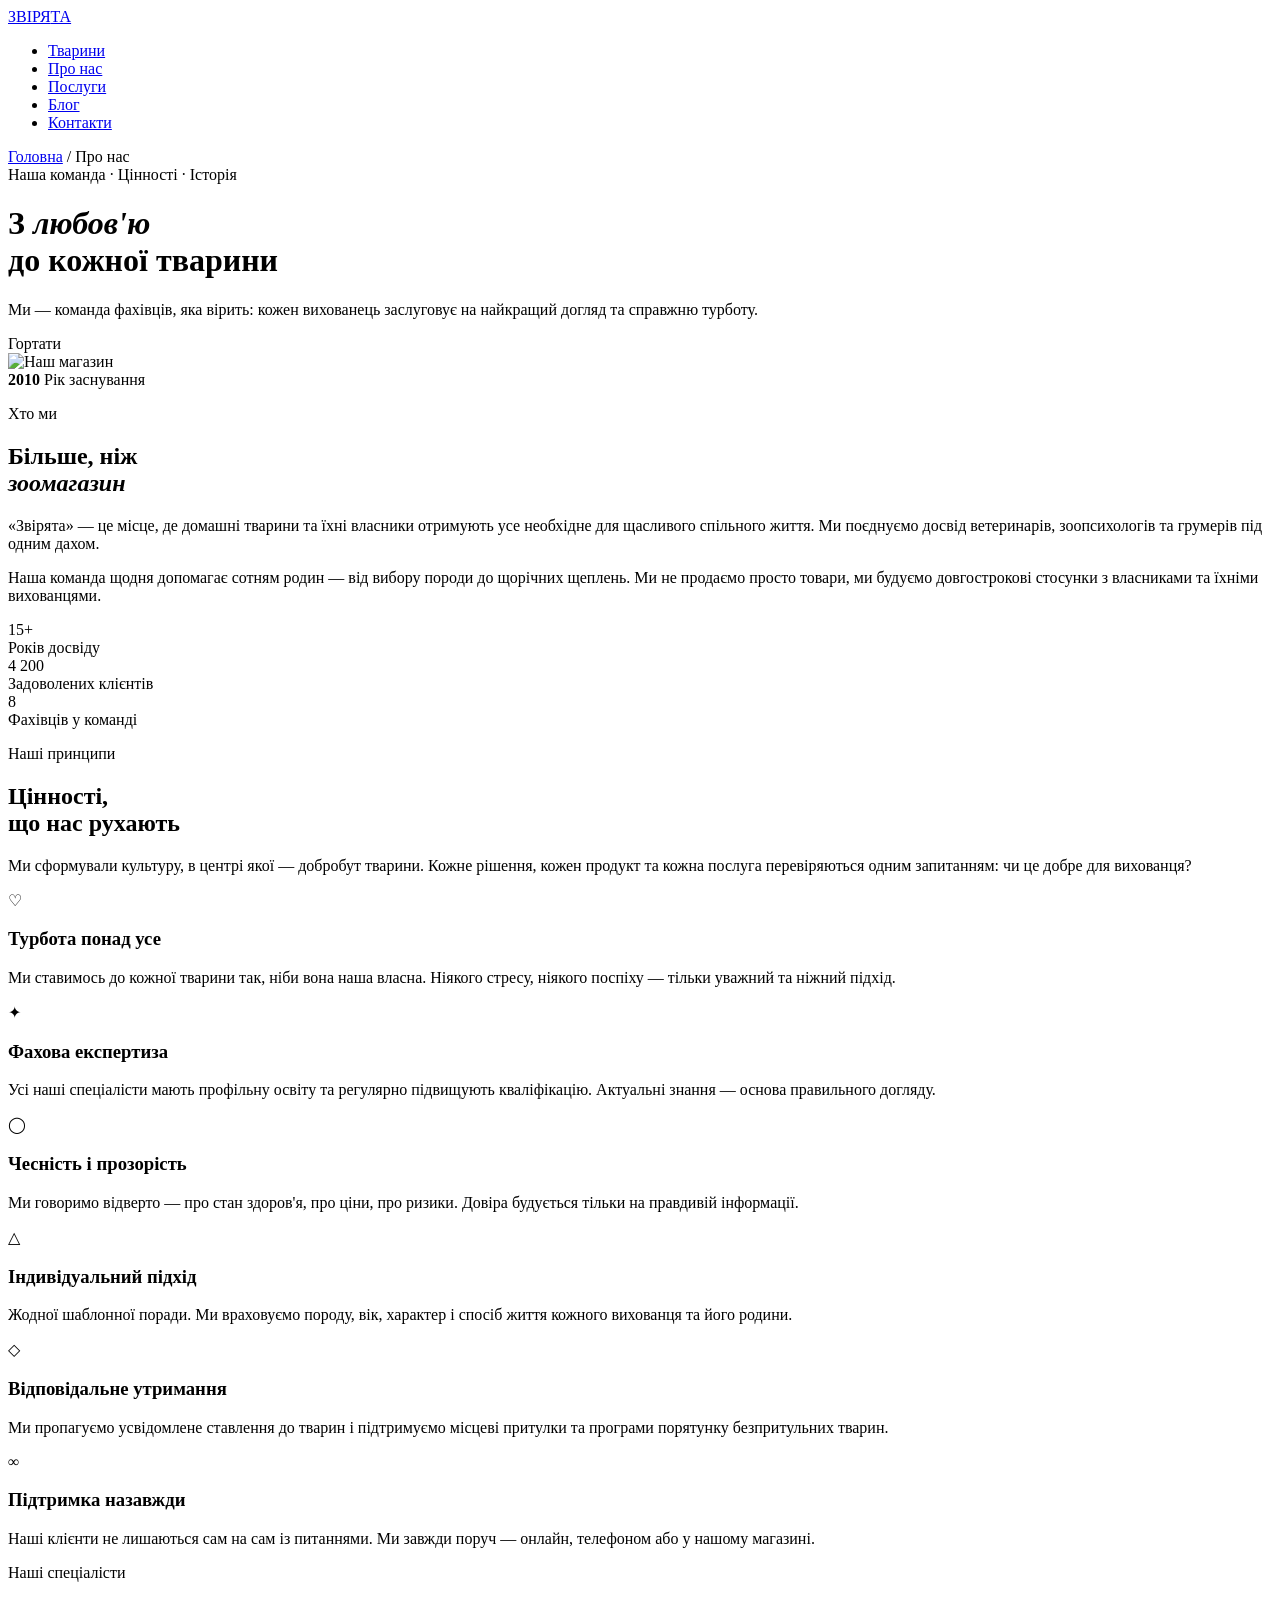
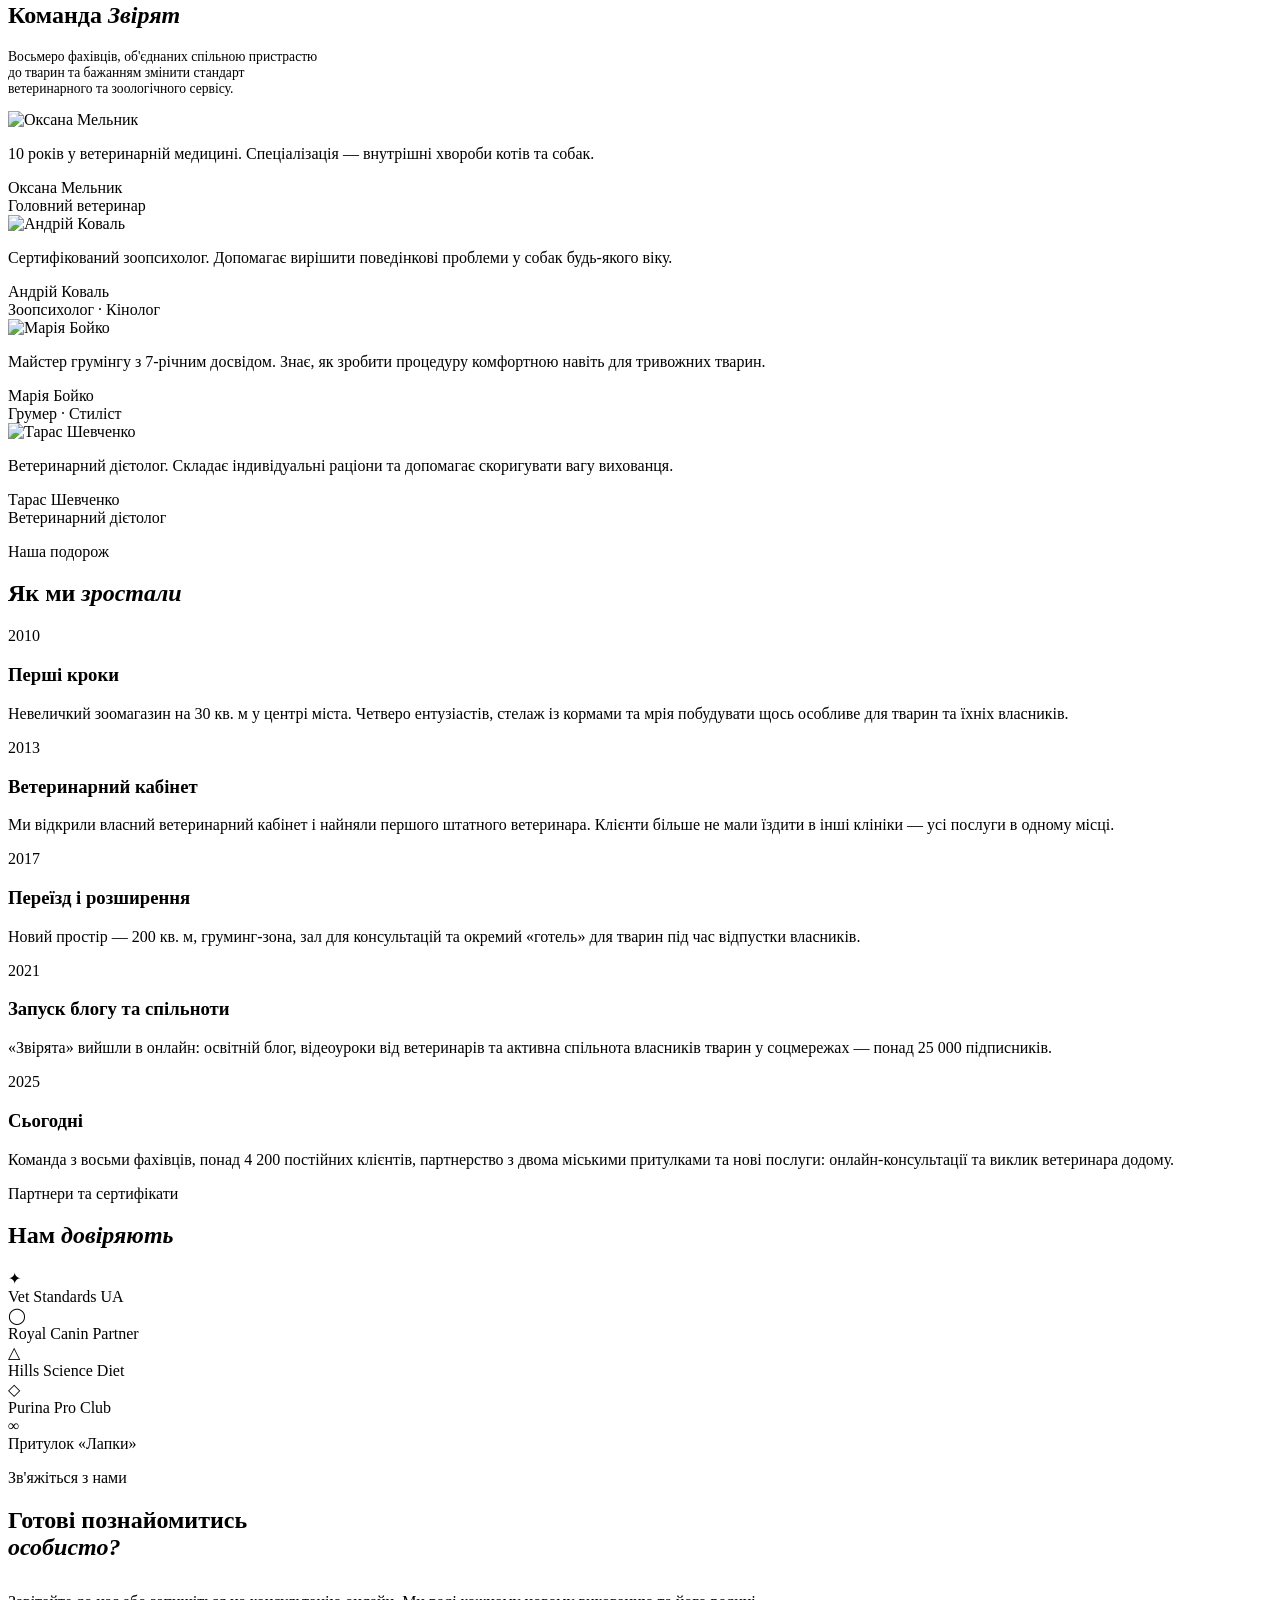
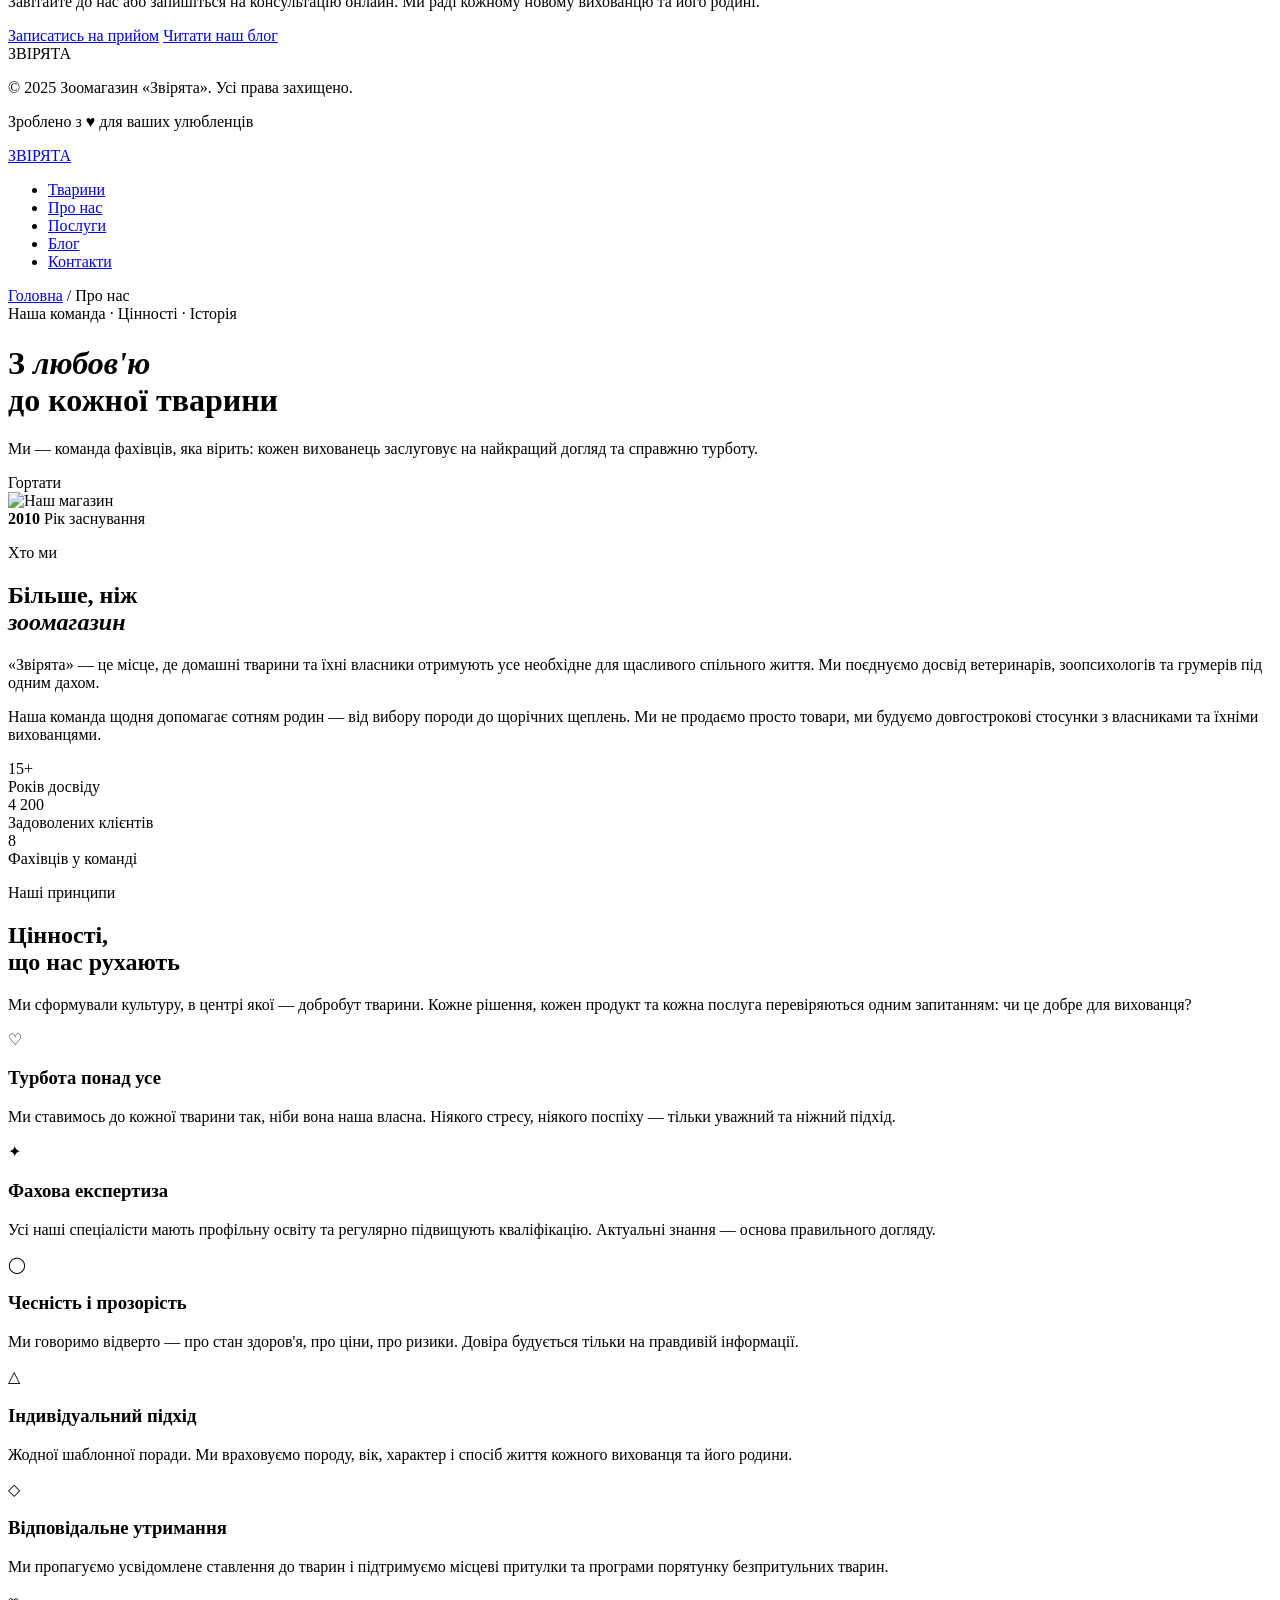
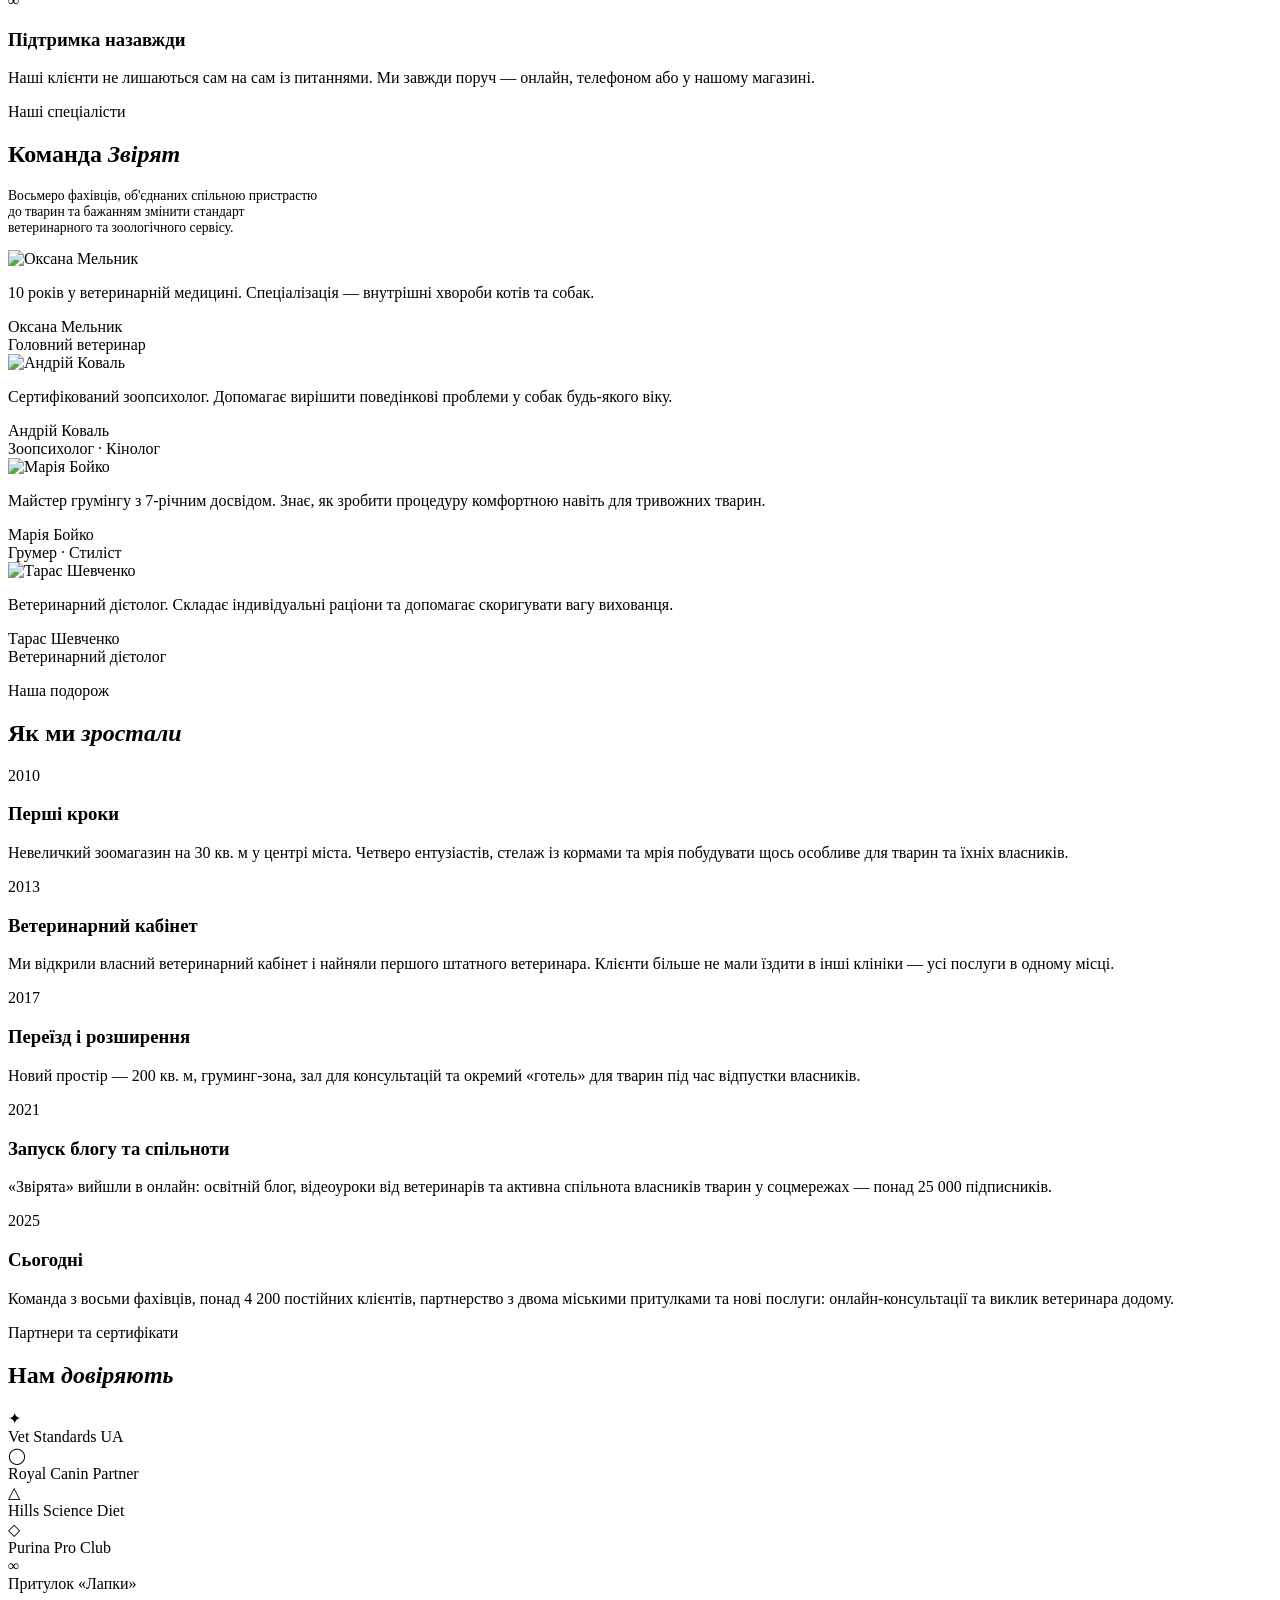
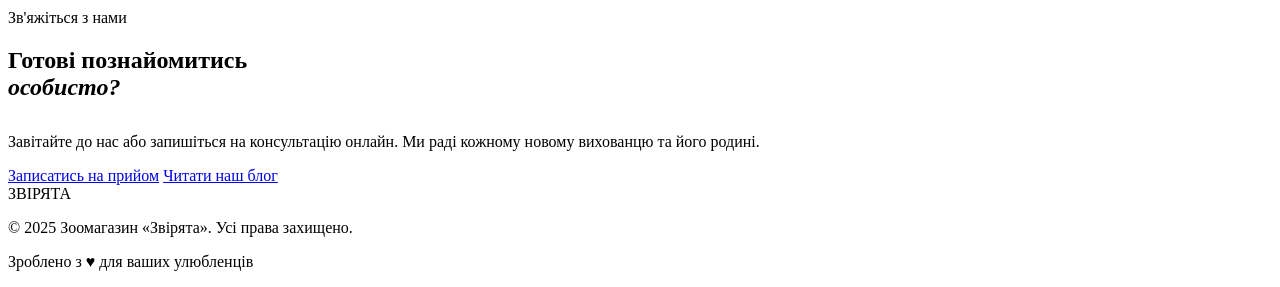
==== blog.html @ 5a2b0666 "Create blog.html" ====
<!DOCTYPE html>
<html lang="uk">
<head>
  <meta charset="UTF-8">
  <meta name="viewport" content="width=device-width, initial-scale=1.0">
  <title>Про нас — ЗВІРЯТА</title>
    <link rel="stylesheet" href="style2.css">
  <link href="https://fonts.googleapis.com/css2?family=Cormorant+Garamond:ital,wght@0,300;0,400;1,300&family=Montserrat:wght@300;400;500&display=swap" rel="stylesheet">
 
</head>
<body>


  <!-- NAV -->
<nav>
    <a href="index.html" class="nav-logo">ЗВІ<span>РЯ</span>ТА</a>
    <ul class="nav-links">
      <li><a href="index.html#animals">Тварини</a></li>
      <li><a href="about.html">Про нас</a></li>
      <li><a href="index.html#services">Послуги</a></li>
      <li><a href="#" class="active">Блог</a></li>
      <li><a href="index.html#schedule">Контакти</a></li>
    </ul>
  </nav>




  <!-- PAGE HERO -->
  <div class="page-hero">
    <div class="hero-deco"></div>
    <div class="hero-deco"></div>
    <div class="breadcrumb">
      <a href="index.html">Головна</a>
      <span>/</span>
      <span style="color: var(--accent);">Про нас</span>
    </div>
    <span class="page-hero-tag">Наша команда · Цінності · Історія</span>
    <h1 class="page-hero-title">З <em>любов'ю</em><br>до кожної тварини</h1>
    <p class="page-hero-sub">Ми — команда фахівців, яка вірить: кожен вихованець заслуговує на найкращий догляд та справжню турботу.</p>
    <div class="scroll-hint">
      <div class="scroll-line"></div>
      <span>Гортати</span>
    </div>
  </div>


  <!-- ABOUT INTRO -->
  <section id="about-intro" style="padding: 0;">
    <div class="about-intro-inner">
      <div class="about-intro-img">
        <img src="https://images.unsplash.com/photo-1601758124510-52d02ddb7cbd?w=900&q=80" alt="Наш магазин">
        <div class="about-intro-img-badge">
          <strong>2010</strong>
          <span>Рік заснування</span>
        </div>
      </div>
      <div class="about-intro-content">
        <p class="section-label">Хто ми</p>
        <h2 class="section-title">Більше, ніж<br><em>зоомагазин</em></h2>
        <div class="divider"></div>
        <p>«Звірята» — це місце, де домашні тварини та їхні власники отримують усе необхідне для щасливого спільного життя. Ми поєднуємо досвід ветеринарів, зоопсихологів та грумерів під одним дахом.</p>
        <p>Наша команда щодня допомагає сотням родин — від вибору породи до щорічних щеплень. Ми не продаємо просто товари, ми будуємо довгострокові стосунки з власниками та їхніми вихованцями.</p>
        <div class="about-stats">
          <div class="stat-item">
            <div class="stat-num">15+</div>
            <div class="stat-label">Років досвіду</div>
          </div>
          <div class="stat-item">
            <div class="stat-num">4 200</div>
            <div class="stat-label">Задоволених клієнтів</div>
          </div>
          <div class="stat-item">
            <div class="stat-num">8</div>
            <div class="stat-label">Фахівців у команді</div>
          </div>
        </div>
      </div>
    </div>
  </section>


  <!-- VALUES -->
  <section id="values">
    <div class="values-header">
      <div>
        <p class="section-label">Наші принципи</p>
        <h2 class="section-title">Цінності,<br>що нас рухають</h2>
        <div class="divider"></div>
      </div>
      <p class="values-header-text">Ми сформували культуру, в центрі якої — добробут тварини. Кожне рішення, кожен продукт та кожна послуга перевіряються одним запитанням: чи це добре для вихованця?</p>
    </div>
    <div class="values-grid">
      <div class="value-card">
        <div class="value-icon">♡</div>
        <h3 class="value-title">Турбота понад усе</h3>
        <p class="value-text">Ми ставимось до кожної тварини так, ніби вона наша власна. Ніякого стресу, ніякого поспіху — тільки уважний та ніжний підхід.</p>
      </div>
      <div class="value-card">
        <div class="value-icon">✦</div>
        <h3 class="value-title">Фахова експертиза</h3>
        <p class="value-text">Усі наші спеціалісти мають профільну освіту та регулярно підвищують кваліфікацію. Актуальні знання — основа правильного догляду.</p>
      </div>
      <div class="value-card">
        <div class="value-icon">◯</div>
        <h3 class="value-title">Чесність і прозорість</h3>
        <p class="value-text">Ми говоримо відверто — про стан здоров'я, про ціни, про ризики. Довіра будується тільки на правдивій інформації.</p>
      </div>
      <div class="value-card">
        <div class="value-icon">△</div>
        <h3 class="value-title">Індивідуальний підхід</h3>
        <p class="value-text">Жодної шаблонної поради. Ми враховуємо породу, вік, характер і спосіб життя кожного вихованця та його родини.</p>
      </div>
      <div class="value-card">
        <div class="value-icon">◇</div>
        <h3 class="value-title">Відповідальне утримання</h3>
        <p class="value-text">Ми пропагуємо усвідомлене ставлення до тварин і підтримуємо місцеві притулки та програми порятунку безпритульних тварин.</p>
      </div>
      <div class="value-card">
        <div class="value-icon">∞</div>
        <h3 class="value-title">Підтримка назавжди</h3>
        <p class="value-text">Наші клієнти не лишаються сам на сам із питаннями. Ми завжди поруч — онлайн, телефоном або у нашому магазині.</p>
      </div>
    </div>
  </section>


  <!-- TEAM -->
  <section id="team">
    <div class="team-header">
      <div>
        <p class="section-label">Наші спеціалісти</p>
        <h2 class="section-title">Команда <em>Звірят</em></h2>
        <div class="divider"></div>
      </div>
      <p style="max-width: 320px; color: var(--muted); font-size: .85rem;">Восьмеро фахівців, об'єднаних спільною пристрастю до тварин та бажанням змінити стандарт ветеринарного та зоологічного сервісу.</p>
    </div>
    <div class="team-grid">
      <div class="team-card">
        <div class="team-card-img">
          <img src="https://images.unsplash.com/photo-1559839734-2b71ea197ec2?w=600&q=80" alt="Оксана Мельник">
          <div class="team-card-overlay">
            <p class="team-card-overlay-text">10 років у ветеринарній медицині. Спеціалізація — внутрішні хвороби котів та собак.</p>
          </div>
        </div>
        <div class="team-card-body">
          <div class="team-name">Оксана Мельник</div>
          <div class="team-role">Головний ветеринар</div>
        </div>
      </div>
      <div class="team-card">
        <div class="team-card-img">
          <img src="https://images.unsplash.com/photo-1612349317150-e413f6a5b16d?w=600&q=80" alt="Андрій Коваль">
          <div class="team-card-overlay">
            <p class="team-card-overlay-text">Сертифікований зоопсихолог. Допомагає вирішити поведінкові проблеми у собак будь-якого віку.</p>
          </div>
        </div>
        <div class="team-card-body">
          <div class="team-name">Андрій Коваль</div>
          <div class="team-role">Зоопсихолог · Кінолог</div>
        </div>
      </div>
      <div class="team-card">
        <div class="team-card-img">
          <img src="https://images.unsplash.com/photo-1594824476967-48c8b964273f?w=600&q=80" alt="Марія Бойко">
          <div class="team-card-overlay">
            <p class="team-card-overlay-text">Майстер грумінгу з 7-річним досвідом. Знає, як зробити процедуру комфортною навіть для тривожних тварин.</p>
          </div>
        </div>
        <div class="team-card-body">
          <div class="team-name">Марія Бойко</div>
          <div class="team-role">Грумер · Стиліст</div>
        </div>
      </div>
      <div class="team-card">
        <div class="team-card-img">
          <img src="https://images.unsplash.com/photo-1582750433449-648ed127bb54?w=600&q=80" alt="Тарас Шевченко">
          <div class="team-card-overlay">
            <p class="team-card-overlay-text">Ветеринарний дієтолог. Складає індивідуальні раціони та допомагає скоригувати вагу вихованця.</p>
          </div>
        </div>
        <div class="team-card-body">
          <div class="team-name">Тарас Шевченко</div>
          <div class="team-role">Ветеринарний дієтолог</div>
        </div>
      </div>
    </div>
  </section>


  <!-- HISTORY / TIMELINE -->
  <section id="history">
    <div class="history-header">
      <p class="section-label">Наша подорож</p>
      <h2 class="section-title">Як ми <em>зростали</em></h2>
      <div class="divider"></div>
    </div>
    <div class="timeline">
      <div class="timeline-item">
        <div class="timeline-year">2010</div>
        <div class="timeline-content">
          <h3 class="timeline-event-title">Перші кроки</h3>
          <p class="timeline-event-text">Невеличкий зоомагазин на 30 кв. м у центрі міста. Четверо ентузіастів, стелаж із кормами та мрія побудувати щось особливе для тварин та їхніх власників.</p>
        </div>
      </div>
      <div class="timeline-item">
        <div class="timeline-year">2013</div>
        <div class="timeline-content">
          <h3 class="timeline-event-title">Ветеринарний кабінет</h3>
          <p class="timeline-event-text">Ми відкрили власний ветеринарний кабінет і найняли першого штатного ветеринара. Клієнти більше не мали їздити в інші клініки — усі послуги в одному місці.</p>
        </div>
      </div>
      <div class="timeline-item">
        <div class="timeline-year">2017</div>
        <div class="timeline-content">
          <h3 class="timeline-event-title">Переїзд і розширення</h3>
          <p class="timeline-event-text">Новий простір — 200 кв. м, груминг-зона, зал для консультацій та окремий «готель» для тварин під час відпустки власників.</p>
        </div>
      </div>
      <div class="timeline-item">
        <div class="timeline-year">2021</div>
        <div class="timeline-content">
          <h3 class="timeline-event-title">Запуск блогу та спільноти</h3>
          <p class="timeline-event-text">«Звірята» вийшли в онлайн: освітній блог, відеоуроки від ветеринарів та активна спільнота власників тварин у соцмережах — понад 25 000 підписників.</p>
        </div>
      </div>
      <div class="timeline-item">
        <div class="timeline-year">2025</div>
        <div class="timeline-content">
          <h3 class="timeline-event-title">Сьогодні</h3>
          <p class="timeline-event-text">Команда з восьми фахівців, понад 4 200 постійних клієнтів, партнерство з двома міськими притулками та нові послуги: онлайн-консультації та виклик ветеринара додому.</p>
        </div>
      </div>
    </div>
  </section>


  <!-- PARTNERS / CERTIFICATIONS -->
  <section id="partners">
    <div class="partners-header">
      <p class="section-label">Партнери та сертифікати</p>
      <h2 class="section-title">Нам <em>довіряють</em></h2>
      <div class="divider"></div>
    </div>
    <div class="partners-row">
      <div class="partner-item">
        <div class="partner-icon">✦</div>
        <div class="partner-name">Vet Standards UA</div>
      </div>
      <div class="partner-item">
        <div class="partner-icon">◯</div>
        <div class="partner-name">Royal Canin Partner</div>
      </div>
      <div class="partner-item">
        <div class="partner-icon">△</div>
        <div class="partner-name">Hills Science Diet</div>
      </div>
      <div class="partner-item">
        <div class="partner-icon">◇</div>
        <div class="partner-name">Purina Pro Club</div>
      </div>
      <div class="partner-item">
        <div class="partner-icon">∞</div>
        <div class="partner-name">Притулок «Лапки»</div>
      </div>
    </div>
  </section>


  <!-- CTA -->
  <section id="cta">
    <div class="cta-inner">
      <p class="section-label">Зв'яжіться з нами</p>
      <h2 class="section-title">Готові познайомитись<br><em>особисто?</em></h2>
      <div class="divider" style="margin: 0 auto 2rem;"></div>
      <p>Завітайте до нас або запишіться на консультацію онлайн. Ми раді кожному новому вихованцю та його родині.</p>
      <div class="cta-buttons">
        <a href="index.html#schedule" class="btn">Записатись на прийом</a>
        <a href="blog.html" class="btn btn-outline">Читати наш блог</a>
      </div>
    </div>
  </section>


  <!-- FOOTER -->
  <footer>
    <div class="footer-logo">ЗВІ<span>РЯ</span>ТА</div>
    <p>© 2025 Зоомагазин «Звірята». Усі права захищено.</p>
    <p>Зроблено з ♥ для ваших улюбленців</p>
  </footer>


</body>
</html>



<!DOCTYPE html>
<html lang="uk">
<head>
  <meta charset="UTF-8">
  <meta name="viewport" content="width=device-width, initial-scale=1.0">
  <title>Про нас — ЗВІРЯТА</title>
    <link rel="stylesheet" href="style2.css">
  <link href="https://fonts.googleapis.com/css2?family=Cormorant+Garamond:ital,wght@0,300;0,400;1,300&family=Montserrat:wght@300;400;500&display=swap" rel="stylesheet">
 
</head>
<body>


  <!-- NAV -->
<nav>
    <a href="index.html" class="nav-logo">ЗВІ<span>РЯ</span>ТА</a>
    <ul class="nav-links">
      <li><a href="index.html#animals">Тварини</a></li>
      <li><a href="about.html">Про нас</a></li>
      <li><a href="index.html#services">Послуги</a></li>
      <li><a href="#" class="active">Блог</a></li>
      <li><a href="index.html#schedule">Контакти</a></li>
    </ul>
  </nav>




  <!-- PAGE HERO -->
  <div class="page-hero">
    <div class="hero-deco"></div>
    <div class="hero-deco"></div>
    <div class="breadcrumb">
      <a href="index.html">Головна</a>
      <span>/</span>
      <span style="color: var(--accent);">Про нас</span>
    </div>
    <span class="page-hero-tag">Наша команда · Цінності · Історія</span>
    <h1 class="page-hero-title">З <em>любов'ю</em><br>до кожної тварини</h1>
    <p class="page-hero-sub">Ми — команда фахівців, яка вірить: кожен вихованець заслуговує на найкращий догляд та справжню турботу.</p>
    <div class="scroll-hint">
      <div class="scroll-line"></div>
      <span>Гортати</span>
    </div>
  </div>


  <!-- ABOUT INTRO -->
  <section id="about-intro" style="padding: 0;">
    <div class="about-intro-inner">
      <div class="about-intro-img">
        <img src="https://images.unsplash.com/photo-1601758124510-52d02ddb7cbd?w=900&q=80" alt="Наш магазин">
        <div class="about-intro-img-badge">
          <strong>2010</strong>
          <span>Рік заснування</span>
        </div>
      </div>
      <div class="about-intro-content">
        <p class="section-label">Хто ми</p>
        <h2 class="section-title">Більше, ніж<br><em>зоомагазин</em></h2>
        <div class="divider"></div>
        <p>«Звірята» — це місце, де домашні тварини та їхні власники отримують усе необхідне для щасливого спільного життя. Ми поєднуємо досвід ветеринарів, зоопсихологів та грумерів під одним дахом.</p>
        <p>Наша команда щодня допомагає сотням родин — від вибору породи до щорічних щеплень. Ми не продаємо просто товари, ми будуємо довгострокові стосунки з власниками та їхніми вихованцями.</p>
        <div class="about-stats">
          <div class="stat-item">
            <div class="stat-num">15+</div>
            <div class="stat-label">Років досвіду</div>
          </div>
          <div class="stat-item">
            <div class="stat-num">4 200</div>
            <div class="stat-label">Задоволених клієнтів</div>
          </div>
          <div class="stat-item">
            <div class="stat-num">8</div>
            <div class="stat-label">Фахівців у команді</div>
          </div>
        </div>
      </div>
    </div>
  </section>


  <!-- VALUES -->
  <section id="values">
    <div class="values-header">
      <div>
        <p class="section-label">Наші принципи</p>
        <h2 class="section-title">Цінності,<br>що нас рухають</h2>
        <div class="divider"></div>
      </div>
      <p class="values-header-text">Ми сформували культуру, в центрі якої — добробут тварини. Кожне рішення, кожен продукт та кожна послуга перевіряються одним запитанням: чи це добре для вихованця?</p>
    </div>
    <div class="values-grid">
      <div class="value-card">
        <div class="value-icon">♡</div>
        <h3 class="value-title">Турбота понад усе</h3>
        <p class="value-text">Ми ставимось до кожної тварини так, ніби вона наша власна. Ніякого стресу, ніякого поспіху — тільки уважний та ніжний підхід.</p>
      </div>
      <div class="value-card">
        <div class="value-icon">✦</div>
        <h3 class="value-title">Фахова експертиза</h3>
        <p class="value-text">Усі наші спеціалісти мають профільну освіту та регулярно підвищують кваліфікацію. Актуальні знання — основа правильного догляду.</p>
      </div>
      <div class="value-card">
        <div class="value-icon">◯</div>
        <h3 class="value-title">Чесність і прозорість</h3>
        <p class="value-text">Ми говоримо відверто — про стан здоров'я, про ціни, про ризики. Довіра будується тільки на правдивій інформації.</p>
      </div>
      <div class="value-card">
        <div class="value-icon">△</div>
        <h3 class="value-title">Індивідуальний підхід</h3>
        <p class="value-text">Жодної шаблонної поради. Ми враховуємо породу, вік, характер і спосіб життя кожного вихованця та його родини.</p>
      </div>
      <div class="value-card">
        <div class="value-icon">◇</div>
        <h3 class="value-title">Відповідальне утримання</h3>
        <p class="value-text">Ми пропагуємо усвідомлене ставлення до тварин і підтримуємо місцеві притулки та програми порятунку безпритульних тварин.</p>
      </div>
      <div class="value-card">
        <div class="value-icon">∞</div>
        <h3 class="value-title">Підтримка назавжди</h3>
        <p class="value-text">Наші клієнти не лишаються сам на сам із питаннями. Ми завжди поруч — онлайн, телефоном або у нашому магазині.</p>
      </div>
    </div>
  </section>


  <!-- TEAM -->
  <section id="team">
    <div class="team-header">
      <div>
        <p class="section-label">Наші спеціалісти</p>
        <h2 class="section-title">Команда <em>Звірят</em></h2>
        <div class="divider"></div>
      </div>
      <p style="max-width: 320px; color: var(--muted); font-size: .85rem;">Восьмеро фахівців, об'єднаних спільною пристрастю до тварин та бажанням змінити стандарт ветеринарного та зоологічного сервісу.</p>
    </div>
    <div class="team-grid">
      <div class="team-card">
        <div class="team-card-img">
          <img src="https://images.unsplash.com/photo-1559839734-2b71ea197ec2?w=600&q=80" alt="Оксана Мельник">
          <div class="team-card-overlay">
            <p class="team-card-overlay-text">10 років у ветеринарній медицині. Спеціалізація — внутрішні хвороби котів та собак.</p>
          </div>
        </div>
        <div class="team-card-body">
          <div class="team-name">Оксана Мельник</div>
          <div class="team-role">Головний ветеринар</div>
        </div>
      </div>
      <div class="team-card">
        <div class="team-card-img">
          <img src="https://images.unsplash.com/photo-1612349317150-e413f6a5b16d?w=600&q=80" alt="Андрій Коваль">
          <div class="team-card-overlay">
            <p class="team-card-overlay-text">Сертифікований зоопсихолог. Допомагає вирішити поведінкові проблеми у собак будь-якого віку.</p>
          </div>
        </div>
        <div class="team-card-body">
          <div class="team-name">Андрій Коваль</div>
          <div class="team-role">Зоопсихолог · Кінолог</div>
        </div>
      </div>
      <div class="team-card">
        <div class="team-card-img">
          <img src="https://images.unsplash.com/photo-1594824476967-48c8b964273f?w=600&q=80" alt="Марія Бойко">
          <div class="team-card-overlay">
            <p class="team-card-overlay-text">Майстер грумінгу з 7-річним досвідом. Знає, як зробити процедуру комфортною навіть для тривожних тварин.</p>
          </div>
        </div>
        <div class="team-card-body">
          <div class="team-name">Марія Бойко</div>
          <div class="team-role">Грумер · Стиліст</div>
        </div>
      </div>
      <div class="team-card">
        <div class="team-card-img">
          <img src="https://images.unsplash.com/photo-1582750433449-648ed127bb54?w=600&q=80" alt="Тарас Шевченко">
          <div class="team-card-overlay">
            <p class="team-card-overlay-text">Ветеринарний дієтолог. Складає індивідуальні раціони та допомагає скоригувати вагу вихованця.</p>
          </div>
        </div>
        <div class="team-card-body">
          <div class="team-name">Тарас Шевченко</div>
          <div class="team-role">Ветеринарний дієтолог</div>
        </div>
      </div>
    </div>
  </section>


  <!-- HISTORY / TIMELINE -->
  <section id="history">
    <div class="history-header">
      <p class="section-label">Наша подорож</p>
      <h2 class="section-title">Як ми <em>зростали</em></h2>
      <div class="divider"></div>
    </div>
    <div class="timeline">
      <div class="timeline-item">
        <div class="timeline-year">2010</div>
        <div class="timeline-content">
          <h3 class="timeline-event-title">Перші кроки</h3>
          <p class="timeline-event-text">Невеличкий зоомагазин на 30 кв. м у центрі міста. Четверо ентузіастів, стелаж із кормами та мрія побудувати щось особливе для тварин та їхніх власників.</p>
        </div>
      </div>
      <div class="timeline-item">
        <div class="timeline-year">2013</div>
        <div class="timeline-content">
          <h3 class="timeline-event-title">Ветеринарний кабінет</h3>
          <p class="timeline-event-text">Ми відкрили власний ветеринарний кабінет і найняли першого штатного ветеринара. Клієнти більше не мали їздити в інші клініки — усі послуги в одному місці.</p>
        </div>
      </div>
      <div class="timeline-item">
        <div class="timeline-year">2017</div>
        <div class="timeline-content">
          <h3 class="timeline-event-title">Переїзд і розширення</h3>
          <p class="timeline-event-text">Новий простір — 200 кв. м, груминг-зона, зал для консультацій та окремий «готель» для тварин під час відпустки власників.</p>
        </div>
      </div>
      <div class="timeline-item">
        <div class="timeline-year">2021</div>
        <div class="timeline-content">
          <h3 class="timeline-event-title">Запуск блогу та спільноти</h3>
          <p class="timeline-event-text">«Звірята» вийшли в онлайн: освітній блог, відеоуроки від ветеринарів та активна спільнота власників тварин у соцмережах — понад 25 000 підписників.</p>
        </div>
      </div>
      <div class="timeline-item">
        <div class="timeline-year">2025</div>
        <div class="timeline-content">
          <h3 class="timeline-event-title">Сьогодні</h3>
          <p class="timeline-event-text">Команда з восьми фахівців, понад 4 200 постійних клієнтів, партнерство з двома міськими притулками та нові послуги: онлайн-консультації та виклик ветеринара додому.</p>
        </div>
      </div>
    </div>
  </section>


  <!-- PARTNERS / CERTIFICATIONS -->
  <section id="partners">
    <div class="partners-header">
      <p class="section-label">Партнери та сертифікати</p>
      <h2 class="section-title">Нам <em>довіряють</em></h2>
      <div class="divider"></div>
    </div>
    <div class="partners-row">
      <div class="partner-item">
        <div class="partner-icon">✦</div>
        <div class="partner-name">Vet Standards UA</div>
      </div>
      <div class="partner-item">
        <div class="partner-icon">◯</div>
        <div class="partner-name">Royal Canin Partner</div>
      </div>
      <div class="partner-item">
        <div class="partner-icon">△</div>
        <div class="partner-name">Hills Science Diet</div>
      </div>
      <div class="partner-item">
        <div class="partner-icon">◇</div>
        <div class="partner-name">Purina Pro Club</div>
      </div>
      <div class="partner-item">
        <div class="partner-icon">∞</div>
        <div class="partner-name">Притулок «Лапки»</div>
      </div>
    </div>
  </section>


  <!-- CTA -->
  <section id="cta">
    <div class="cta-inner">
      <p class="section-label">Зв'яжіться з нами</p>
      <h2 class="section-title">Готові познайомитись<br><em>особисто?</em></h2>
      <div class="divider" style="margin: 0 auto 2rem;"></div>
      <p>Завітайте до нас або запишіться на консультацію онлайн. Ми раді кожному новому вихованцю та його родині.</p>
      <div class="cta-buttons">
        <a href="index.html#schedule" class="btn">Записатись на прийом</a>
        <a href="blog.html" class="btn btn-outline">Читати наш блог</a>
      </div>
    </div>
  </section>


  <!-- FOOTER -->
  <footer>
    <div class="footer-logo">ЗВІ<span>РЯ</span>ТА</div>
    <p>© 2025 Зоомагазин «Звірята». Усі права захищено.</p>
    <p>Зроблено з ♥ для ваших улюбленців</p>
  </footer>


</body>
</html>
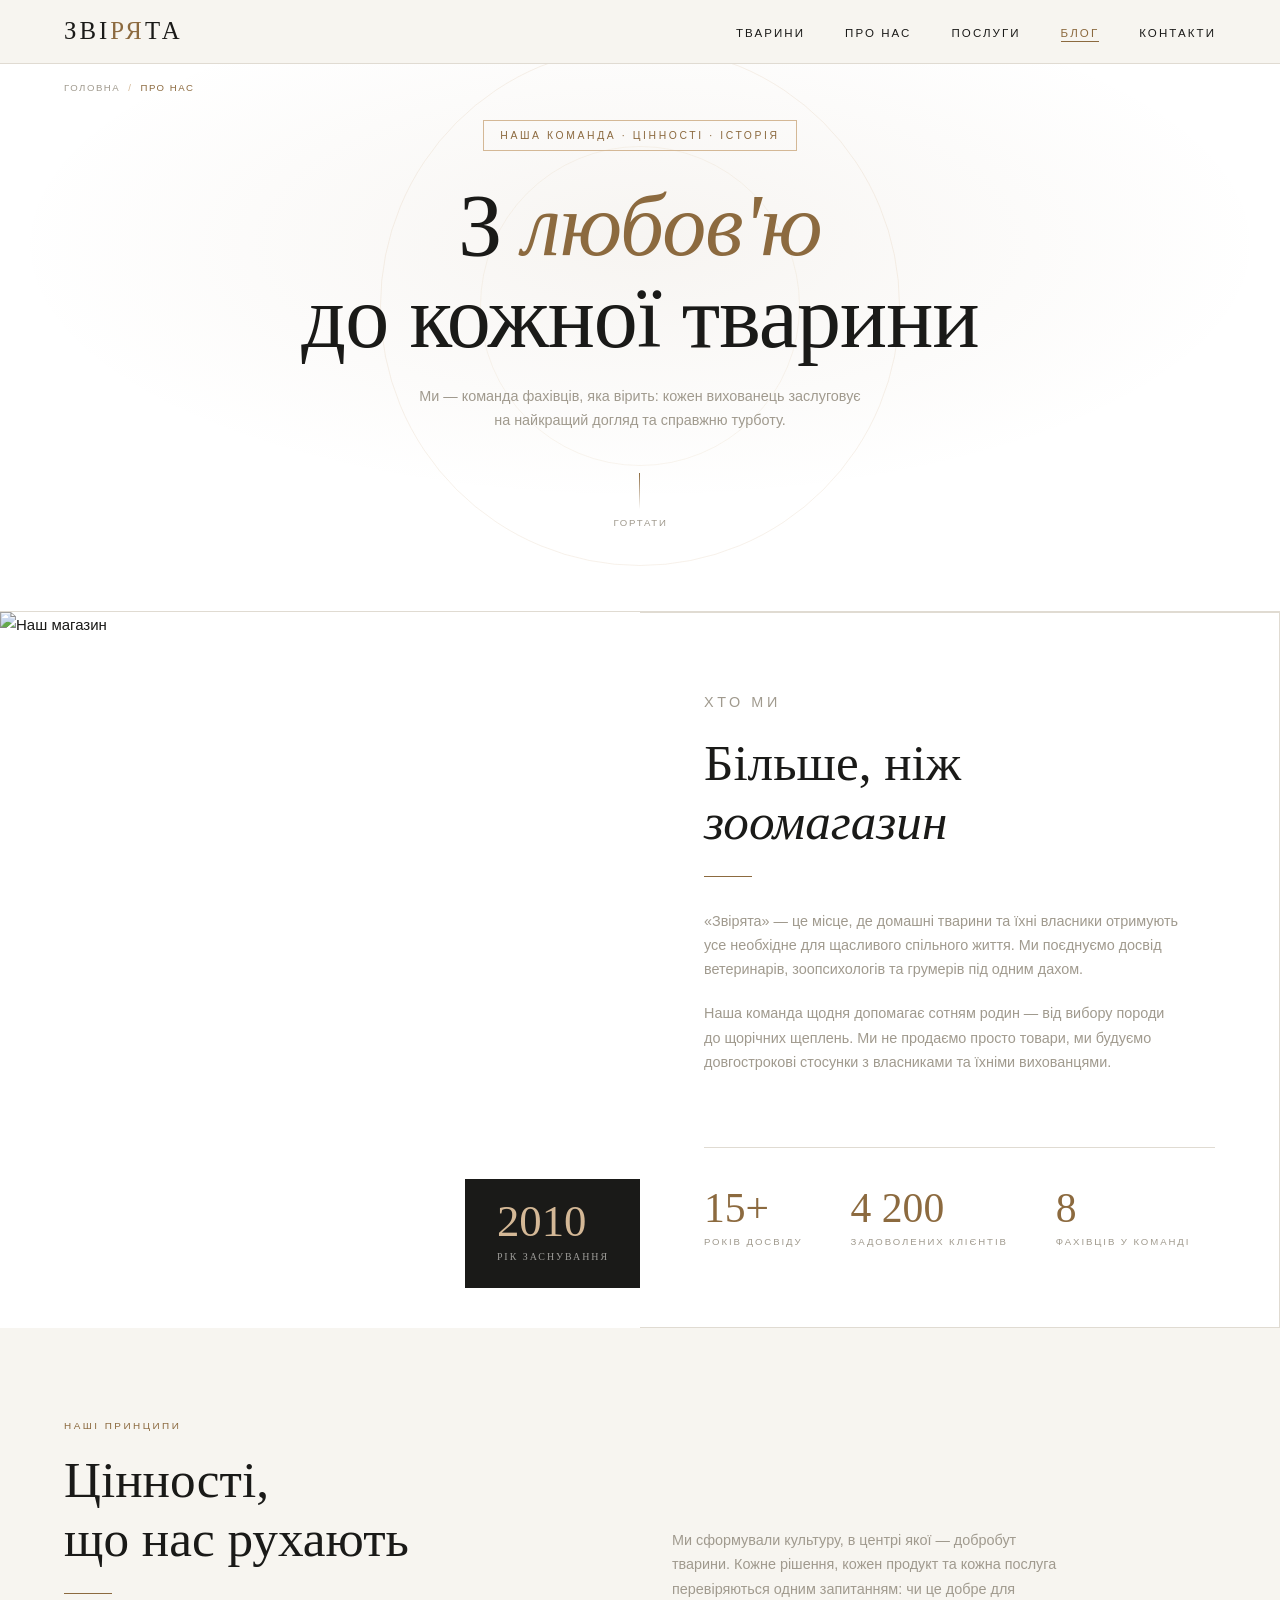
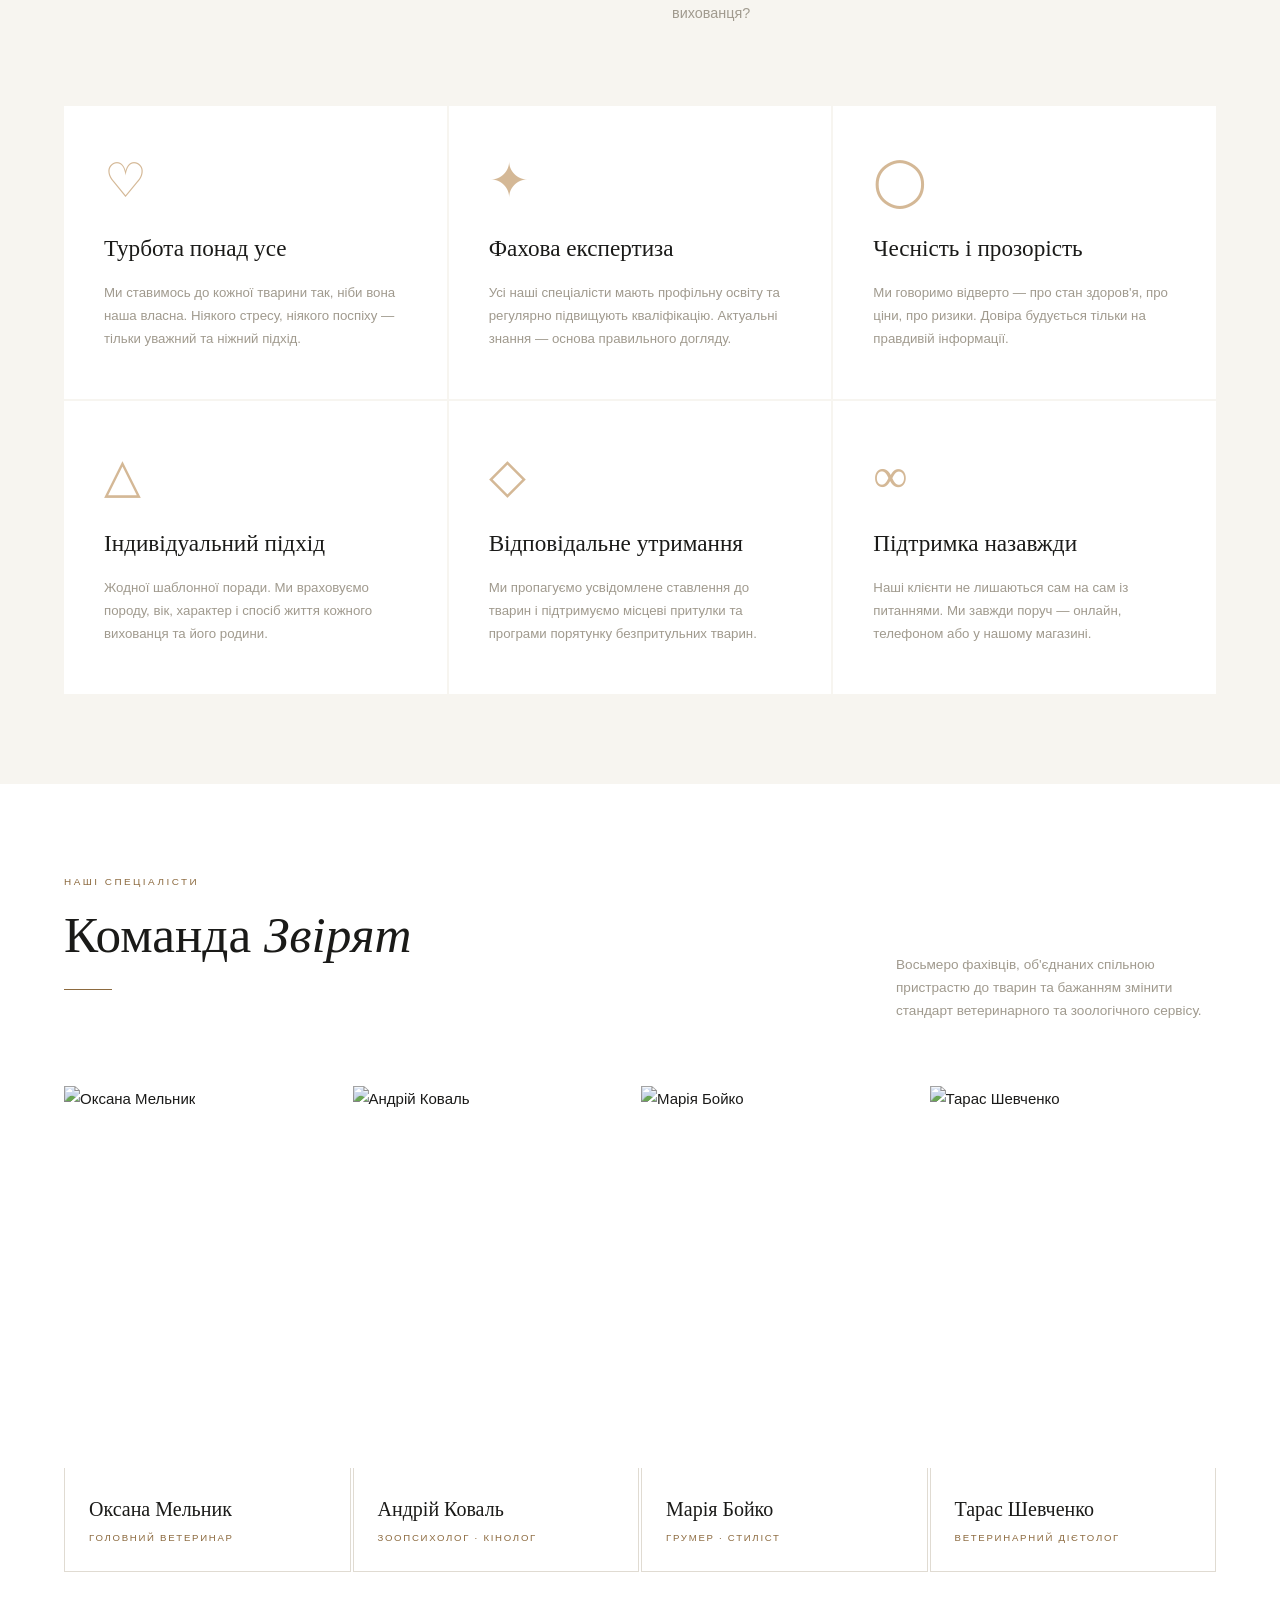
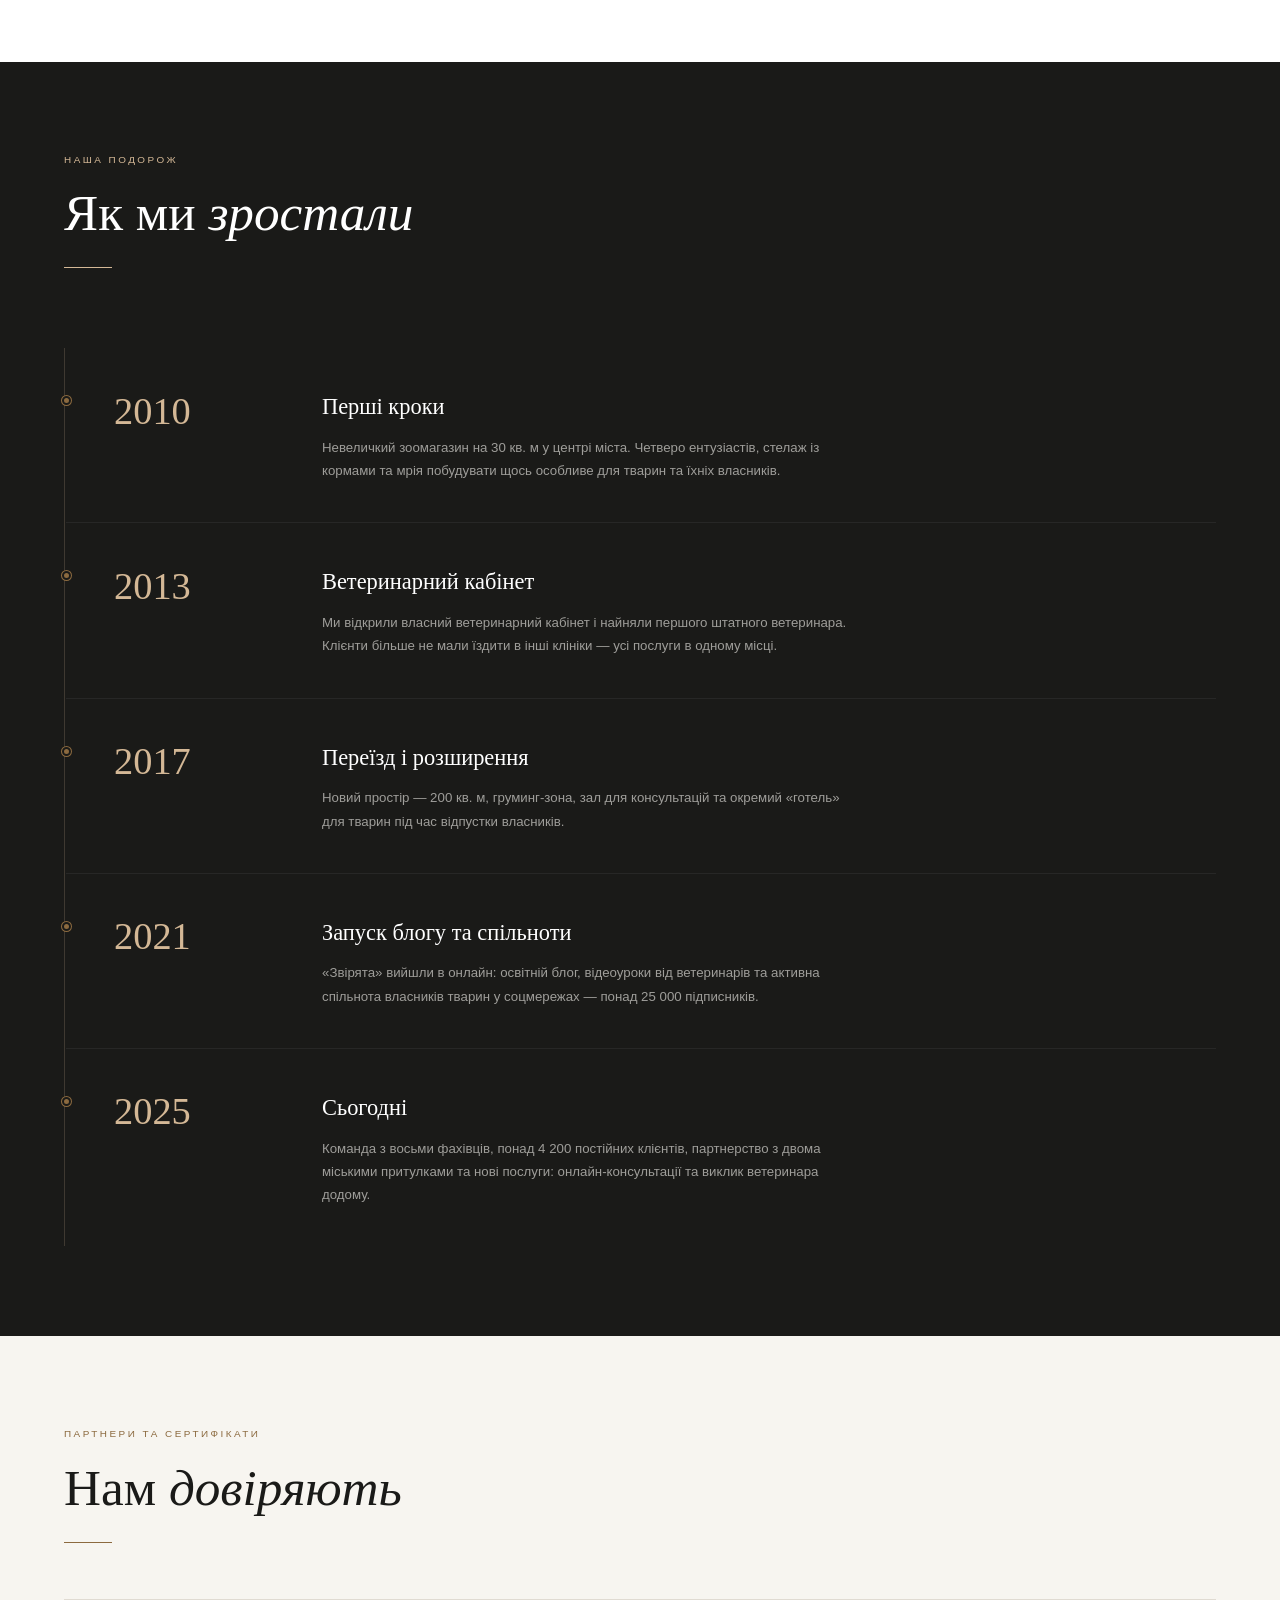
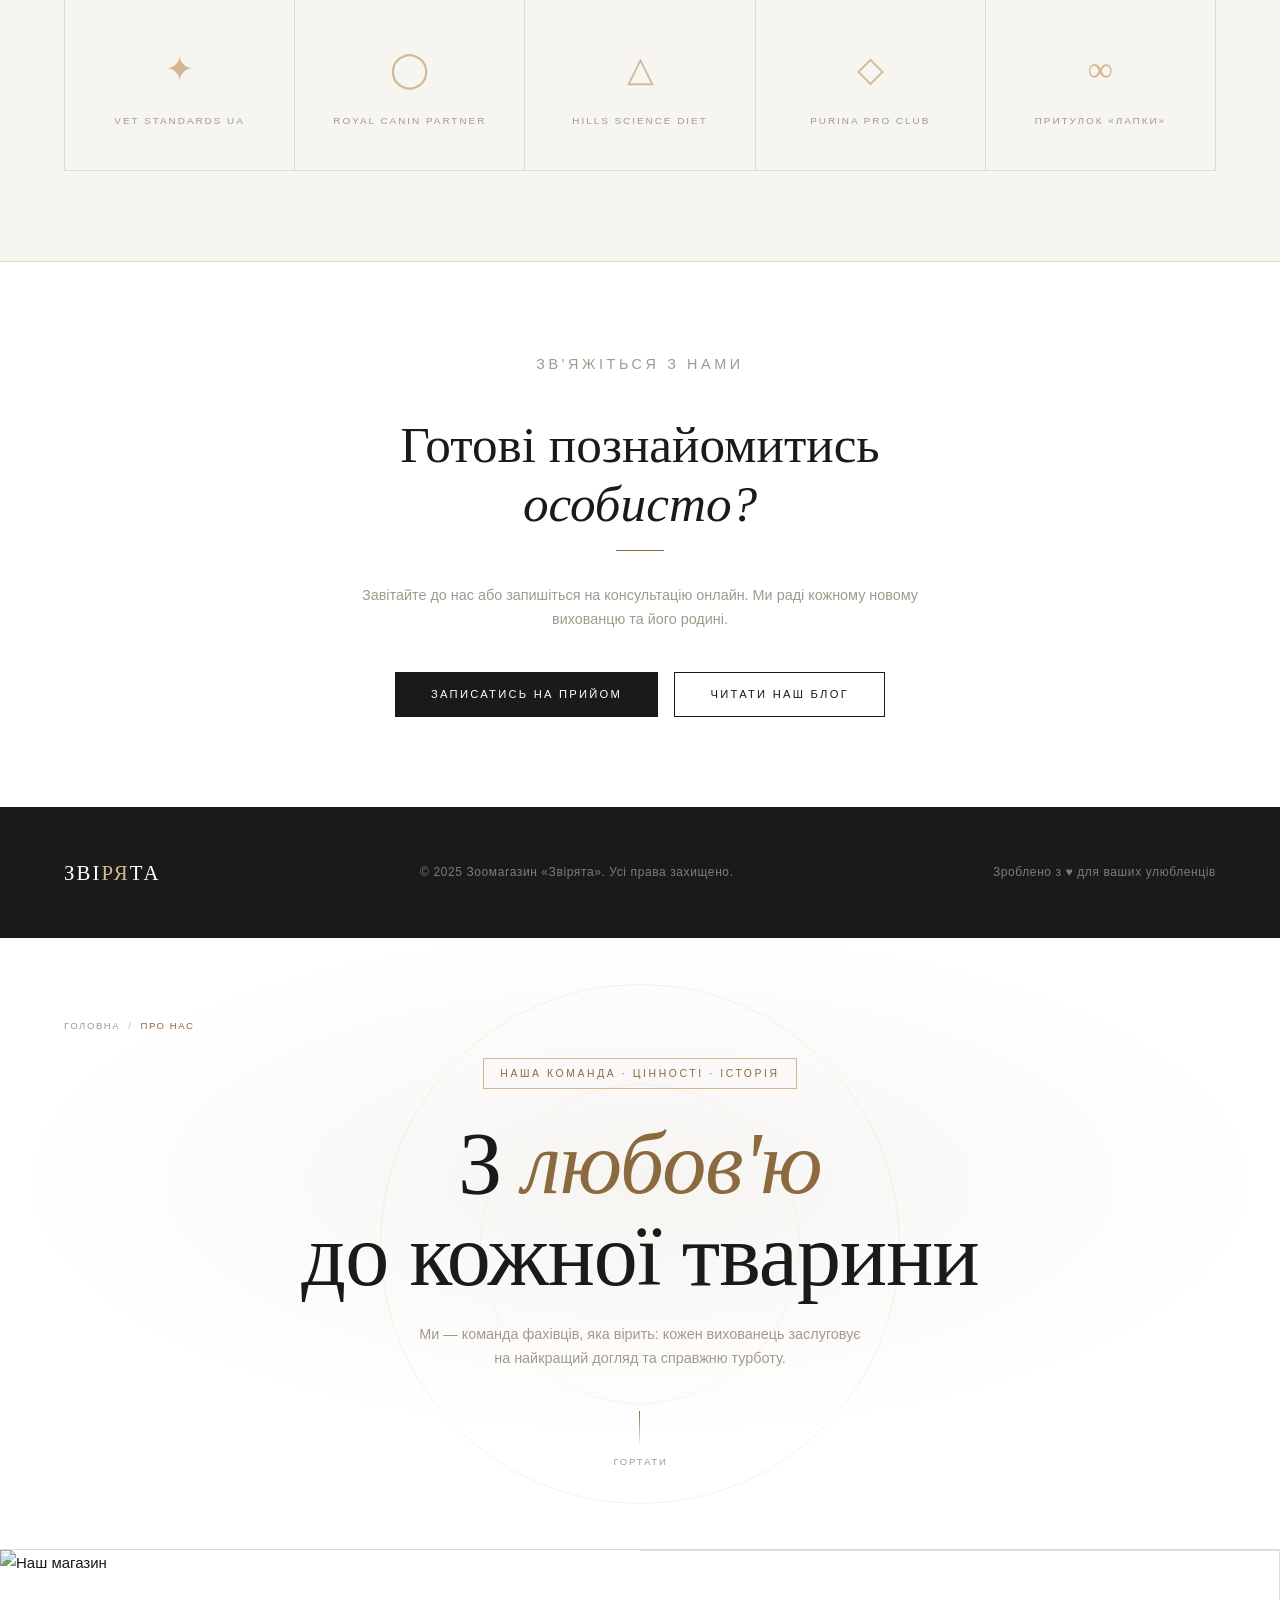
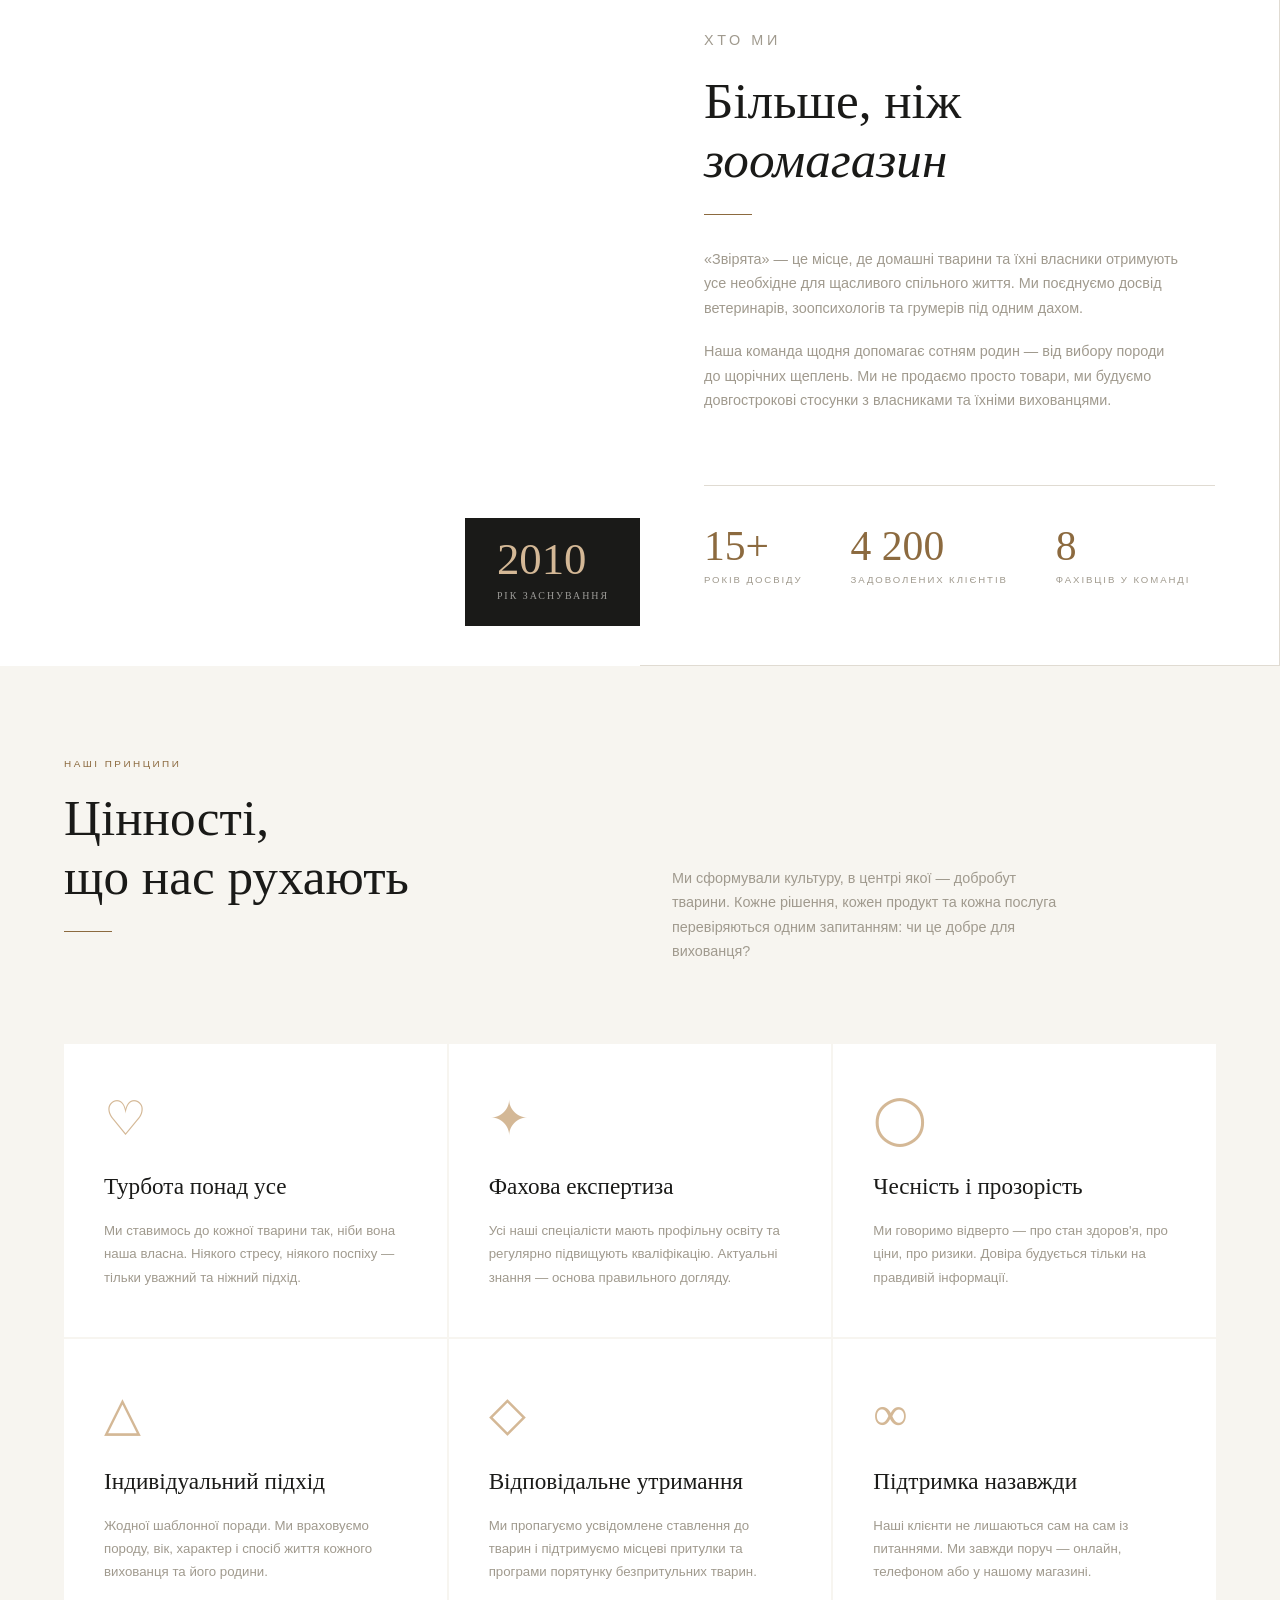
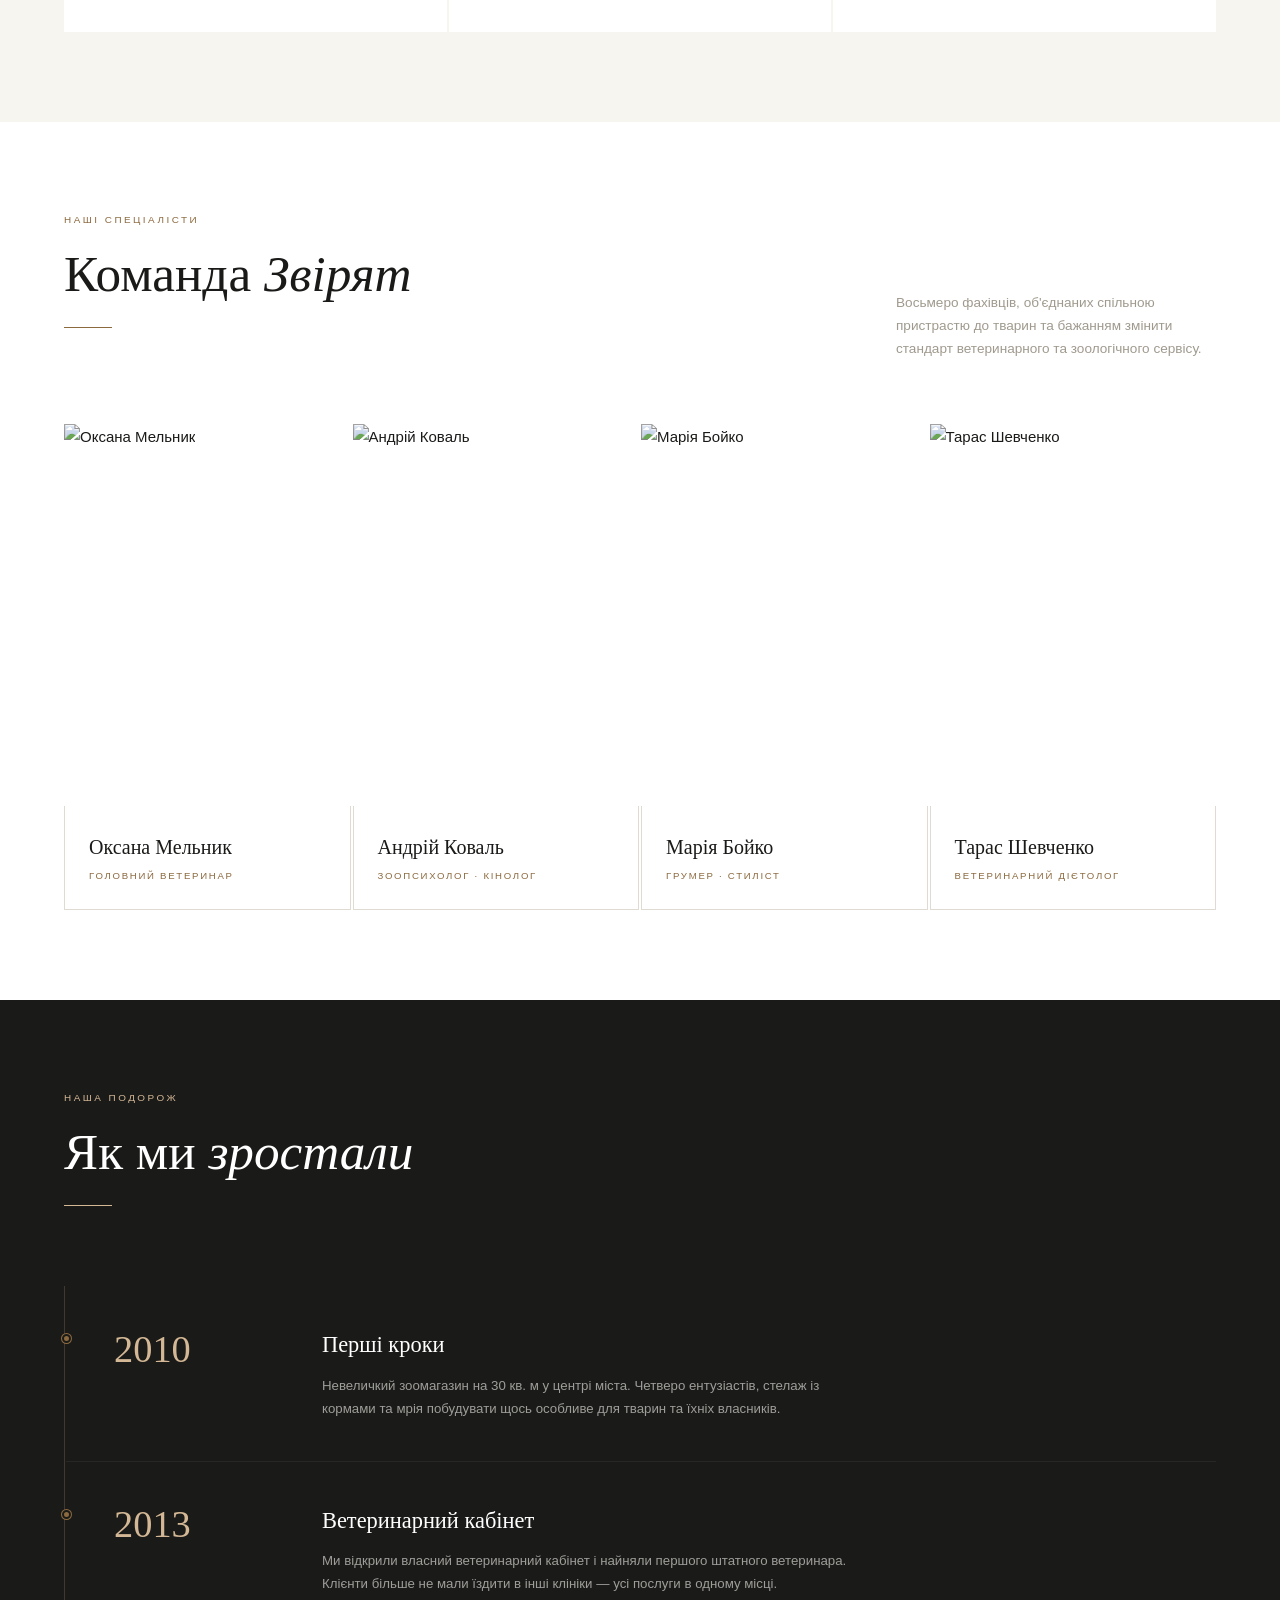
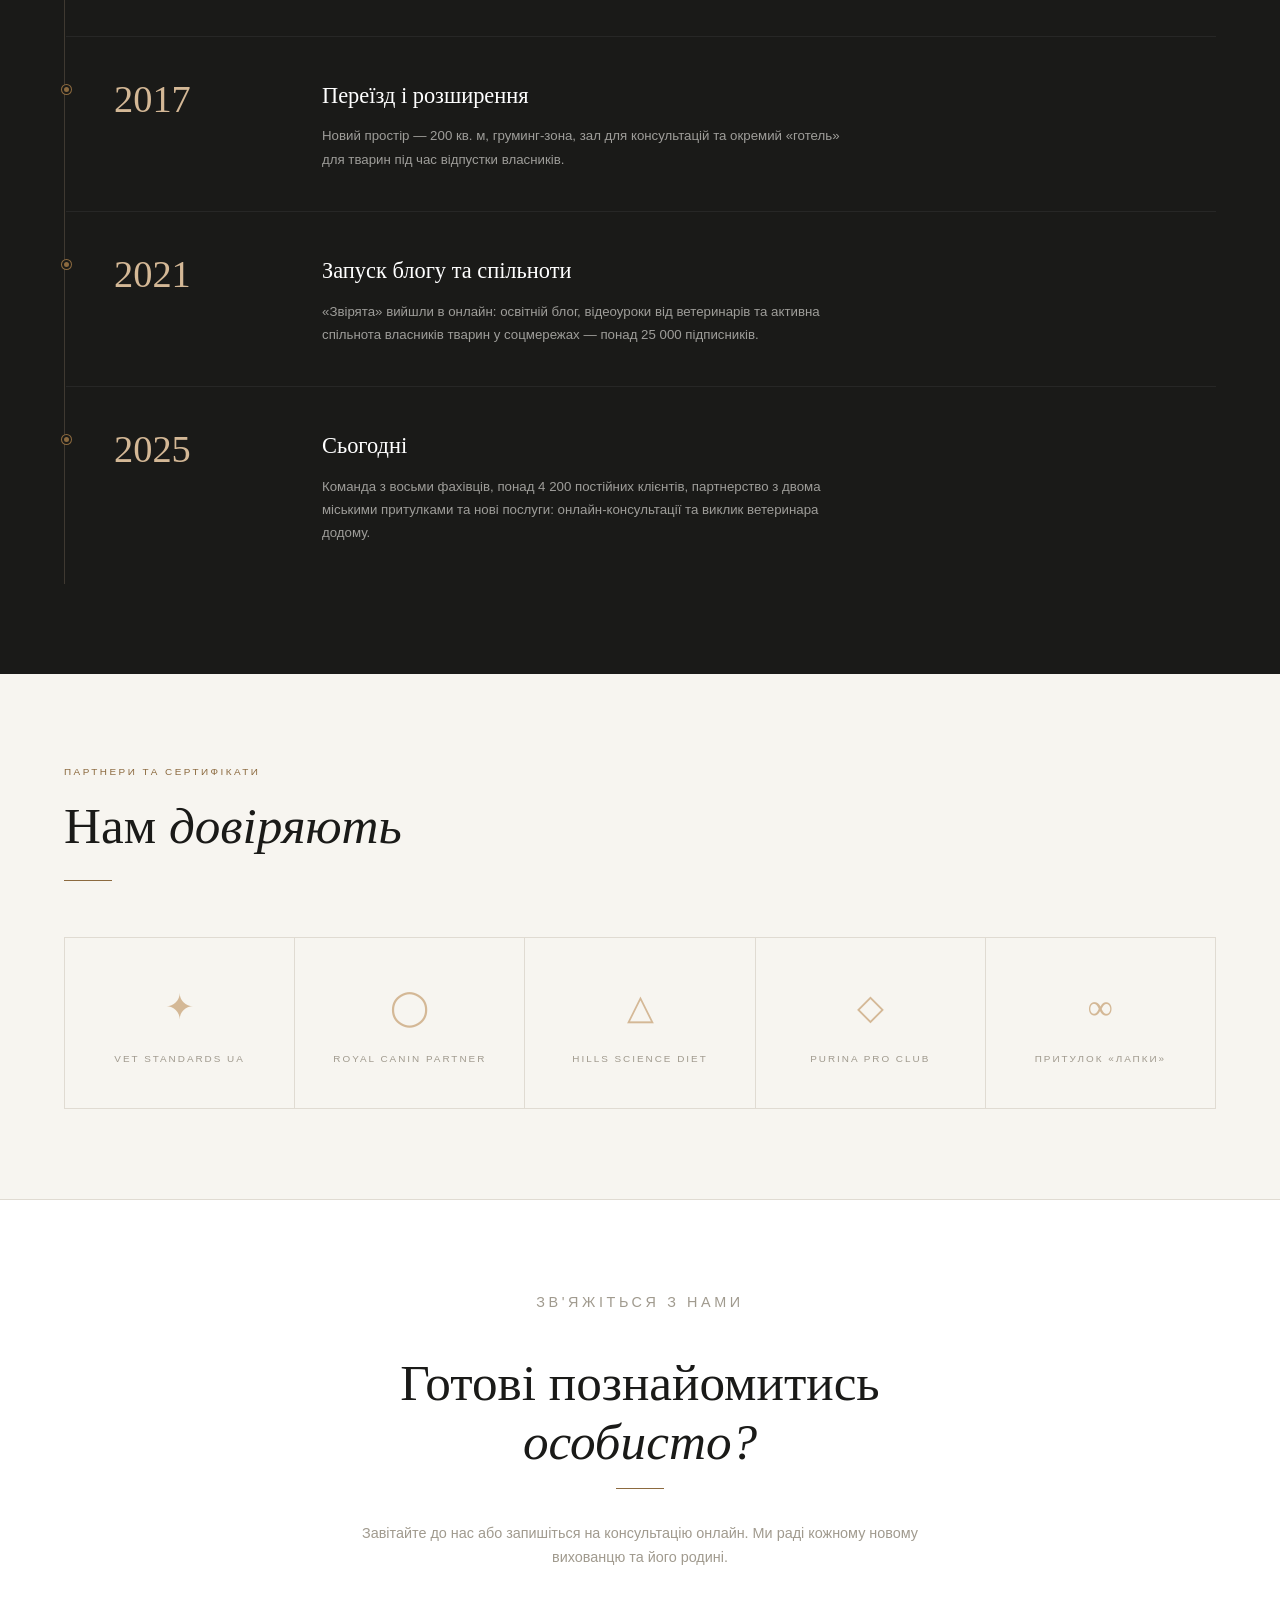
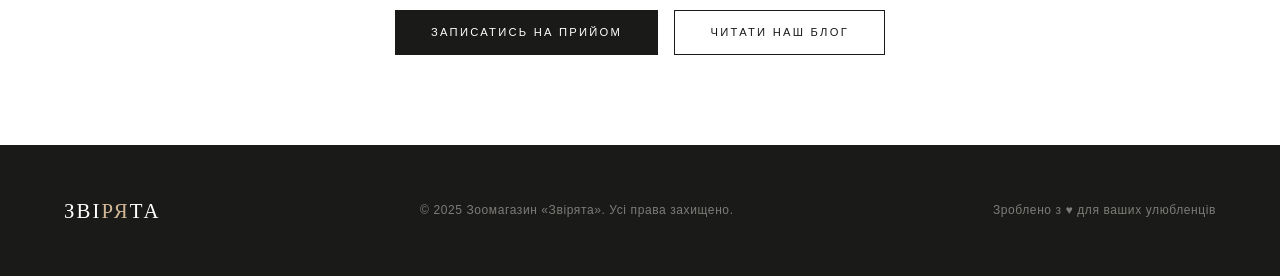
==== commit 62e8a54d: "Update blog.html" ====
--- a/blog.html
+++ b/blog.html
@@ -1,3 +1,300 @@
+<!DOCTYPE html>
+<html lang="uk">
+<head>
+  <meta charset="UTF-8">
+  <meta name="viewport" content="width=device-width, initial-scale=1.0">
+  <title>Про нас — ЗВІРЯТА</title>
+    <link rel="stylesheet" href="blog.css">
+  <link href="https://fonts.googleapis.com/css2?family=Cormorant+Garamond:ital,wght@0,300;0,400;1,300&family=Montserrat:wght@300;400;500&display=swap" rel="stylesheet">
+ 
+</head>
+<body>
+
+
+  <!-- NAV -->
+<nav>
+    <a href="index.html" class="nav-logo">ЗВІ<span>РЯ</span>ТА</a>
+    <ul class="nav-links">
+      <li><a href="index.html#animals">Тварини</a></li>
+      <li><a href="about.html">Про нас</a></li>
+      <li><a href="index.html#services">Послуги</a></li>
+      <li><a href="#" class="active">Блог</a></li>
+      <li><a href="index.html#schedule">Контакти</a></li>
+    </ul>
+  </nav>
+
+
+
+
+  <!-- PAGE HERO -->
+  <div class="page-hero">
+    <div class="hero-deco"></div>
+    <div class="hero-deco"></div>
+    <div class="breadcrumb">
+      <a href="index.html">Головна</a>
+      <span>/</span>
+      <span style="color: var(--accent);">Про нас</span>
+    </div>
+    <span class="page-hero-tag">Наша команда · Цінності · Історія</span>
+    <h1 class="page-hero-title">З <em>любов'ю</em><br>до кожної тварини</h1>
+    <p class="page-hero-sub">Ми — команда фахівців, яка вірить: кожен вихованець заслуговує на найкращий догляд та справжню турботу.</p>
+    <div class="scroll-hint">
+      <div class="scroll-line"></div>
+      <span>Гортати</span>
+    </div>
+  </div>
+
+
+  <!-- ABOUT INTRO -->
+  <section id="about-intro" style="padding: 0;">
+    <div class="about-intro-inner">
+      <div class="about-intro-img">
+        <img src="https://images.unsplash.com/photo-1601758124510-52d02ddb7cbd?w=900&q=80" alt="Наш магазин">
+        <div class="about-intro-img-badge">
+          <strong>2010</strong>
+          <span>Рік заснування</span>
+        </div>
+      </div>
+      <div class="about-intro-content">
+        <p class="section-label">Хто ми</p>
+        <h2 class="section-title">Більше, ніж<br><em>зоомагазин</em></h2>
+        <div class="divider"></div>
+        <p>«Звірята» — це місце, де домашні тварини та їхні власники отримують усе необхідне для щасливого спільного життя. Ми поєднуємо досвід ветеринарів, зоопсихологів та грумерів під одним дахом.</p>
+        <p>Наша команда щодня допомагає сотням родин — від вибору породи до щорічних щеплень. Ми не продаємо просто товари, ми будуємо довгострокові стосунки з власниками та їхніми вихованцями.</p>
+        <div class="about-stats">
+          <div class="stat-item">
+            <div class="stat-num">15+</div>
+            <div class="stat-label">Років досвіду</div>
+          </div>
+          <div class="stat-item">
+            <div class="stat-num">4 200</div>
+            <div class="stat-label">Задоволених клієнтів</div>
+          </div>
+          <div class="stat-item">
+            <div class="stat-num">8</div>
+            <div class="stat-label">Фахівців у команді</div>
+          </div>
+        </div>
+      </div>
+    </div>
+  </section>
+
+
+  <!-- VALUES -->
+  <section id="values">
+    <div class="values-header">
+      <div>
+        <p class="section-label">Наші принципи</p>
+        <h2 class="section-title">Цінності,<br>що нас рухають</h2>
+        <div class="divider"></div>
+      </div>
+      <p class="values-header-text">Ми сформували культуру, в центрі якої — добробут тварини. Кожне рішення, кожен продукт та кожна послуга перевіряються одним запитанням: чи це добре для вихованця?</p>
+    </div>
+    <div class="values-grid">
+      <div class="value-card">
+        <div class="value-icon">♡</div>
+        <h3 class="value-title">Турбота понад усе</h3>
+        <p class="value-text">Ми ставимось до кожної тварини так, ніби вона наша власна. Ніякого стресу, ніякого поспіху — тільки уважний та ніжний підхід.</p>
+      </div>
+      <div class="value-card">
+        <div class="value-icon">✦</div>
+        <h3 class="value-title">Фахова експертиза</h3>
+        <p class="value-text">Усі наші спеціалісти мають профільну освіту та регулярно підвищують кваліфікацію. Актуальні знання — основа правильного догляду.</p>
+      </div>
+      <div class="value-card">
+        <div class="value-icon">◯</div>
+        <h3 class="value-title">Чесність і прозорість</h3>
+        <p class="value-text">Ми говоримо відверто — про стан здоров'я, про ціни, про ризики. Довіра будується тільки на правдивій інформації.</p>
+      </div>
+      <div class="value-card">
+        <div class="value-icon">△</div>
+        <h3 class="value-title">Індивідуальний підхід</h3>
+        <p class="value-text">Жодної шаблонної поради. Ми враховуємо породу, вік, характер і спосіб життя кожного вихованця та його родини.</p>
+      </div>
+      <div class="value-card">
+        <div class="value-icon">◇</div>
+        <h3 class="value-title">Відповідальне утримання</h3>
+        <p class="value-text">Ми пропагуємо усвідомлене ставлення до тварин і підтримуємо місцеві притулки та програми порятунку безпритульних тварин.</p>
+      </div>
+      <div class="value-card">
+        <div class="value-icon">∞</div>
+        <h3 class="value-title">Підтримка назавжди</h3>
+        <p class="value-text">Наші клієнти не лишаються сам на сам із питаннями. Ми завжди поруч — онлайн, телефоном або у нашому магазині.</p>
+      </div>
+    </div>
+  </section>
+
+
+  <!-- TEAM -->
+  <section id="team">
+    <div class="team-header">
+      <div>
+        <p class="section-label">Наші спеціалісти</p>
+        <h2 class="section-title">Команда <em>Звірят</em></h2>
+        <div class="divider"></div>
+      </div>
+      <p style="max-width: 320px; color: var(--muted); font-size: .85rem;">Восьмеро фахівців, об'єднаних спільною пристрастю до тварин та бажанням змінити стандарт ветеринарного та зоологічного сервісу.</p>
+    </div>
+    <div class="team-grid">
+      <div class="team-card">
+        <div class="team-card-img">
+          <img src="https://images.unsplash.com/photo-1559839734-2b71ea197ec2?w=600&q=80" alt="Оксана Мельник">
+          <div class="team-card-overlay">
+            <p class="team-card-overlay-text">10 років у ветеринарній медицині. Спеціалізація — внутрішні хвороби котів та собак.</p>
+          </div>
+        </div>
+        <div class="team-card-body">
+          <div class="team-name">Оксана Мельник</div>
+          <div class="team-role">Головний ветеринар</div>
+        </div>
+      </div>
+      <div class="team-card">
+        <div class="team-card-img">
+          <img src="https://images.unsplash.com/photo-1612349317150-e413f6a5b16d?w=600&q=80" alt="Андрій Коваль">
+          <div class="team-card-overlay">
+            <p class="team-card-overlay-text">Сертифікований зоопсихолог. Допомагає вирішити поведінкові проблеми у собак будь-якого віку.</p>
+          </div>
+        </div>
+        <div class="team-card-body">
+          <div class="team-name">Андрій Коваль</div>
+          <div class="team-role">Зоопсихолог · Кінолог</div>
+        </div>
+      </div>
+      <div class="team-card">
+        <div class="team-card-img">
+          <img src="https://images.unsplash.com/photo-1594824476967-48c8b964273f?w=600&q=80" alt="Марія Бойко">
+          <div class="team-card-overlay">
+            <p class="team-card-overlay-text">Майстер грумінгу з 7-річним досвідом. Знає, як зробити процедуру комфортною навіть для тривожних тварин.</p>
+          </div>
+        </div>
+        <div class="team-card-body">
+          <div class="team-name">Марія Бойко</div>
+          <div class="team-role">Грумер · Стиліст</div>
+        </div>
+      </div>
+      <div class="team-card">
+        <div class="team-card-img">
+          <img src="https://images.unsplash.com/photo-1582750433449-648ed127bb54?w=600&q=80" alt="Тарас Шевченко">
+          <div class="team-card-overlay">
+            <p class="team-card-overlay-text">Ветеринарний дієтолог. Складає індивідуальні раціони та допомагає скоригувати вагу вихованця.</p>
+          </div>
+        </div>
+        <div class="team-card-body">
+          <div class="team-name">Тарас Шевченко</div>
+          <div class="team-role">Ветеринарний дієтолог</div>
+        </div>
+      </div>
+    </div>
+  </section>
+
+
+  <!-- HISTORY / TIMELINE -->
+  <section id="history">
+    <div class="history-header">
+      <p class="section-label">Наша подорож</p>
+      <h2 class="section-title">Як ми <em>зростали</em></h2>
+      <div class="divider"></div>
+    </div>
+    <div class="timeline">
+      <div class="timeline-item">
+        <div class="timeline-year">2010</div>
+        <div class="timeline-content">
+          <h3 class="timeline-event-title">Перші кроки</h3>
+          <p class="timeline-event-text">Невеличкий зоомагазин на 30 кв. м у центрі міста. Четверо ентузіастів, стелаж із кормами та мрія побудувати щось особливе для тварин та їхніх власників.</p>
+        </div>
+      </div>
+      <div class="timeline-item">
+        <div class="timeline-year">2013</div>
+        <div class="timeline-content">
+          <h3 class="timeline-event-title">Ветеринарний кабінет</h3>
+          <p class="timeline-event-text">Ми відкрили власний ветеринарний кабінет і найняли першого штатного ветеринара. Клієнти більше не мали їздити в інші клініки — усі послуги в одному місці.</p>
+        </div>
+      </div>
+      <div class="timeline-item">
+        <div class="timeline-year">2017</div>
+        <div class="timeline-content">
+          <h3 class="timeline-event-title">Переїзд і розширення</h3>
+          <p class="timeline-event-text">Новий простір — 200 кв. м, груминг-зона, зал для консультацій та окремий «готель» для тварин під час відпустки власників.</p>
+        </div>
+      </div>
+      <div class="timeline-item">
+        <div class="timeline-year">2021</div>
+        <div class="timeline-content">
+          <h3 class="timeline-event-title">Запуск блогу та спільноти</h3>
+          <p class="timeline-event-text">«Звірята» вийшли в онлайн: освітній блог, відеоуроки від ветеринарів та активна спільнота власників тварин у соцмережах — понад 25 000 підписників.</p>
+        </div>
+      </div>
+      <div class="timeline-item">
+        <div class="timeline-year">2025</div>
+        <div class="timeline-content">
+          <h3 class="timeline-event-title">Сьогодні</h3>
+          <p class="timeline-event-text">Команда з восьми фахівців, понад 4 200 постійних клієнтів, партнерство з двома міськими притулками та нові послуги: онлайн-консультації та виклик ветеринара додому.</p>
+        </div>
+      </div>
+    </div>
+  </section>
+
+
+  <!-- PARTNERS / CERTIFICATIONS -->
+  <section id="partners">
+    <div class="partners-header">
+      <p class="section-label">Партнери та сертифікати</p>
+      <h2 class="section-title">Нам <em>довіряють</em></h2>
+      <div class="divider"></div>
+    </div>
+    <div class="partners-row">
+      <div class="partner-item">
+        <div class="partner-icon">✦</div>
+        <div class="partner-name">Vet Standards UA</div>
+      </div>
+      <div class="partner-item">
+        <div class="partner-icon">◯</div>
+        <div class="partner-name">Royal Canin Partner</div>
+      </div>
+      <div class="partner-item">
+        <div class="partner-icon">△</div>
+        <div class="partner-name">Hills Science Diet</div>
+      </div>
+      <div class="partner-item">
+        <div class="partner-icon">◇</div>
+        <div class="partner-name">Purina Pro Club</div>
+      </div>
+      <div class="partner-item">
+        <div class="partner-icon">∞</div>
+        <div class="partner-name">Притулок «Лапки»</div>
+      </div>
+    </div>
+  </section>
+
+
+  <!-- CTA -->
+  <section id="cta">
+    <div class="cta-inner">
+      <p class="section-label">Зв'яжіться з нами</p>
+      <h2 class="section-title">Готові познайомитись<br><em>особисто?</em></h2>
+      <div class="divider" style="margin: 0 auto 2rem;"></div>
+      <p>Завітайте до нас або запишіться на консультацію онлайн. Ми раді кожному новому вихованцю та його родині.</p>
+      <div class="cta-buttons">
+        <a href="index.html#schedule" class="btn">Записатись на прийом</a>
+        <a href="blog.html" class="btn btn-outline">Читати наш блог</a>
+      </div>
+    </div>
+  </section>
+
+
+  <!-- FOOTER -->
+  <footer>
+    <div class="footer-logo">ЗВІ<span>РЯ</span>ТА</div>
+    <p>© 2025 Зоомагазин «Звірята». Усі права захищено.</p>
+    <p>Зроблено з ♥ для ваших улюбленців</p>
+  </footer>
+
+
+</body>
+</html>
+
+
+
 <!DOCTYPE html>
 <html lang="uk">
 <head>
@@ -292,300 +589,3 @@
 
 </body>
 </html>
-
-
-
-<!DOCTYPE html>
-<html lang="uk">
-<head>
-  <meta charset="UTF-8">
-  <meta name="viewport" content="width=device-width, initial-scale=1.0">
-  <title>Про нас — ЗВІРЯТА</title>
-    <link rel="stylesheet" href="style2.css">
-  <link href="https://fonts.googleapis.com/css2?family=Cormorant+Garamond:ital,wght@0,300;0,400;1,300&family=Montserrat:wght@300;400;500&display=swap" rel="stylesheet">
- 
-</head>
-<body>
-
-
-  <!-- NAV -->
-<nav>
-    <a href="index.html" class="nav-logo">ЗВІ<span>РЯ</span>ТА</a>
-    <ul class="nav-links">
-      <li><a href="index.html#animals">Тварини</a></li>
-      <li><a href="about.html">Про нас</a></li>
-      <li><a href="index.html#services">Послуги</a></li>
-      <li><a href="#" class="active">Блог</a></li>
-      <li><a href="index.html#schedule">Контакти</a></li>
-    </ul>
-  </nav>
-
-
-
-
-  <!-- PAGE HERO -->
-  <div class="page-hero">
-    <div class="hero-deco"></div>
-    <div class="hero-deco"></div>
-    <div class="breadcrumb">
-      <a href="index.html">Головна</a>
-      <span>/</span>
-      <span style="color: var(--accent);">Про нас</span>
-    </div>
-    <span class="page-hero-tag">Наша команда · Цінності · Історія</span>
-    <h1 class="page-hero-title">З <em>любов'ю</em><br>до кожної тварини</h1>
-    <p class="page-hero-sub">Ми — команда фахівців, яка вірить: кожен вихованець заслуговує на найкращий догляд та справжню турботу.</p>
-    <div class="scroll-hint">
-      <div class="scroll-line"></div>
-      <span>Гортати</span>
-    </div>
-  </div>
-
-
-  <!-- ABOUT INTRO -->
-  <section id="about-intro" style="padding: 0;">
-    <div class="about-intro-inner">
-      <div class="about-intro-img">
-        <img src="https://images.unsplash.com/photo-1601758124510-52d02ddb7cbd?w=900&q=80" alt="Наш магазин">
-        <div class="about-intro-img-badge">
-          <strong>2010</strong>
-          <span>Рік заснування</span>
-        </div>
-      </div>
-      <div class="about-intro-content">
-        <p class="section-label">Хто ми</p>
-        <h2 class="section-title">Більше, ніж<br><em>зоомагазин</em></h2>
-        <div class="divider"></div>
-        <p>«Звірята» — це місце, де домашні тварини та їхні власники отримують усе необхідне для щасливого спільного життя. Ми поєднуємо досвід ветеринарів, зоопсихологів та грумерів під одним дахом.</p>
-        <p>Наша команда щодня допомагає сотням родин — від вибору породи до щорічних щеплень. Ми не продаємо просто товари, ми будуємо довгострокові стосунки з власниками та їхніми вихованцями.</p>
-        <div class="about-stats">
-          <div class="stat-item">
-            <div class="stat-num">15+</div>
-            <div class="stat-label">Років досвіду</div>
-          </div>
-          <div class="stat-item">
-            <div class="stat-num">4 200</div>
-            <div class="stat-label">Задоволених клієнтів</div>
-          </div>
-          <div class="stat-item">
-            <div class="stat-num">8</div>
-            <div class="stat-label">Фахівців у команді</div>
-          </div>
-        </div>
-      </div>
-    </div>
-  </section>
-
-
-  <!-- VALUES -->
-  <section id="values">
-    <div class="values-header">
-      <div>
-        <p class="section-label">Наші принципи</p>
-        <h2 class="section-title">Цінності,<br>що нас рухають</h2>
-        <div class="divider"></div>
-      </div>
-      <p class="values-header-text">Ми сформували культуру, в центрі якої — добробут тварини. Кожне рішення, кожен продукт та кожна послуга перевіряються одним запитанням: чи це добре для вихованця?</p>
-    </div>
-    <div class="values-grid">
-      <div class="value-card">
-        <div class="value-icon">♡</div>
-        <h3 class="value-title">Турбота понад усе</h3>
-        <p class="value-text">Ми ставимось до кожної тварини так, ніби вона наша власна. Ніякого стресу, ніякого поспіху — тільки уважний та ніжний підхід.</p>
-      </div>
-      <div class="value-card">
-        <div class="value-icon">✦</div>
-        <h3 class="value-title">Фахова експертиза</h3>
-        <p class="value-text">Усі наші спеціалісти мають профільну освіту та регулярно підвищують кваліфікацію. Актуальні знання — основа правильного догляду.</p>
-      </div>
-      <div class="value-card">
-        <div class="value-icon">◯</div>
-        <h3 class="value-title">Чесність і прозорість</h3>
-        <p class="value-text">Ми говоримо відверто — про стан здоров'я, про ціни, про ризики. Довіра будується тільки на правдивій інформації.</p>
-      </div>
-      <div class="value-card">
-        <div class="value-icon">△</div>
-        <h3 class="value-title">Індивідуальний підхід</h3>
-        <p class="value-text">Жодної шаблонної поради. Ми враховуємо породу, вік, характер і спосіб життя кожного вихованця та його родини.</p>
-      </div>
-      <div class="value-card">
-        <div class="value-icon">◇</div>
-        <h3 class="value-title">Відповідальне утримання</h3>
-        <p class="value-text">Ми пропагуємо усвідомлене ставлення до тварин і підтримуємо місцеві притулки та програми порятунку безпритульних тварин.</p>
-      </div>
-      <div class="value-card">
-        <div class="value-icon">∞</div>
-        <h3 class="value-title">Підтримка назавжди</h3>
-        <p class="value-text">Наші клієнти не лишаються сам на сам із питаннями. Ми завжди поруч — онлайн, телефоном або у нашому магазині.</p>
-      </div>
-    </div>
-  </section>
-
-
-  <!-- TEAM -->
-  <section id="team">
-    <div class="team-header">
-      <div>
-        <p class="section-label">Наші спеціалісти</p>
-        <h2 class="section-title">Команда <em>Звірят</em></h2>
-        <div class="divider"></div>
-      </div>
-      <p style="max-width: 320px; color: var(--muted); font-size: .85rem;">Восьмеро фахівців, об'єднаних спільною пристрастю до тварин та бажанням змінити стандарт ветеринарного та зоологічного сервісу.</p>
-    </div>
-    <div class="team-grid">
-      <div class="team-card">
-        <div class="team-card-img">
-          <img src="https://images.unsplash.com/photo-1559839734-2b71ea197ec2?w=600&q=80" alt="Оксана Мельник">
-          <div class="team-card-overlay">
-            <p class="team-card-overlay-text">10 років у ветеринарній медицині. Спеціалізація — внутрішні хвороби котів та собак.</p>
-          </div>
-        </div>
-        <div class="team-card-body">
-          <div class="team-name">Оксана Мельник</div>
-          <div class="team-role">Головний ветеринар</div>
-        </div>
-      </div>
-      <div class="team-card">
-        <div class="team-card-img">
-          <img src="https://images.unsplash.com/photo-1612349317150-e413f6a5b16d?w=600&q=80" alt="Андрій Коваль">
-          <div class="team-card-overlay">
-            <p class="team-card-overlay-text">Сертифікований зоопсихолог. Допомагає вирішити поведінкові проблеми у собак будь-якого віку.</p>
-          </div>
-        </div>
-        <div class="team-card-body">
-          <div class="team-name">Андрій Коваль</div>
-          <div class="team-role">Зоопсихолог · Кінолог</div>
-        </div>
-      </div>
-      <div class="team-card">
-        <div class="team-card-img">
-          <img src="https://images.unsplash.com/photo-1594824476967-48c8b964273f?w=600&q=80" alt="Марія Бойко">
-          <div class="team-card-overlay">
-            <p class="team-card-overlay-text">Майстер грумінгу з 7-річним досвідом. Знає, як зробити процедуру комфортною навіть для тривожних тварин.</p>
-          </div>
-        </div>
-        <div class="team-card-body">
-          <div class="team-name">Марія Бойко</div>
-          <div class="team-role">Грумер · Стиліст</div>
-        </div>
-      </div>
-      <div class="team-card">
-        <div class="team-card-img">
-          <img src="https://images.unsplash.com/photo-1582750433449-648ed127bb54?w=600&q=80" alt="Тарас Шевченко">
-          <div class="team-card-overlay">
-            <p class="team-card-overlay-text">Ветеринарний дієтолог. Складає індивідуальні раціони та допомагає скоригувати вагу вихованця.</p>
-          </div>
-        </div>
-        <div class="team-card-body">
-          <div class="team-name">Тарас Шевченко</div>
-          <div class="team-role">Ветеринарний дієтолог</div>
-        </div>
-      </div>
-    </div>
-  </section>
-
-
-  <!-- HISTORY / TIMELINE -->
-  <section id="history">
-    <div class="history-header">
-      <p class="section-label">Наша подорож</p>
-      <h2 class="section-title">Як ми <em>зростали</em></h2>
-      <div class="divider"></div>
-    </div>
-    <div class="timeline">
-      <div class="timeline-item">
-        <div class="timeline-year">2010</div>
-        <div class="timeline-content">
-          <h3 class="timeline-event-title">Перші кроки</h3>
-          <p class="timeline-event-text">Невеличкий зоомагазин на 30 кв. м у центрі міста. Четверо ентузіастів, стелаж із кормами та мрія побудувати щось особливе для тварин та їхніх власників.</p>
-        </div>
-      </div>
-      <div class="timeline-item">
-        <div class="timeline-year">2013</div>
-        <div class="timeline-content">
-          <h3 class="timeline-event-title">Ветеринарний кабінет</h3>
-          <p class="timeline-event-text">Ми відкрили власний ветеринарний кабінет і найняли першого штатного ветеринара. Клієнти більше не мали їздити в інші клініки — усі послуги в одному місці.</p>
-        </div>
-      </div>
-      <div class="timeline-item">
-        <div class="timeline-year">2017</div>
-        <div class="timeline-content">
-          <h3 class="timeline-event-title">Переїзд і розширення</h3>
-          <p class="timeline-event-text">Новий простір — 200 кв. м, груминг-зона, зал для консультацій та окремий «готель» для тварин під час відпустки власників.</p>
-        </div>
-      </div>
-      <div class="timeline-item">
-        <div class="timeline-year">2021</div>
-        <div class="timeline-content">
-          <h3 class="timeline-event-title">Запуск блогу та спільноти</h3>
-          <p class="timeline-event-text">«Звірята» вийшли в онлайн: освітній блог, відеоуроки від ветеринарів та активна спільнота власників тварин у соцмережах — понад 25 000 підписників.</p>
-        </div>
-      </div>
-      <div class="timeline-item">
-        <div class="timeline-year">2025</div>
-        <div class="timeline-content">
-          <h3 class="timeline-event-title">Сьогодні</h3>
-          <p class="timeline-event-text">Команда з восьми фахівців, понад 4 200 постійних клієнтів, партнерство з двома міськими притулками та нові послуги: онлайн-консультації та виклик ветеринара додому.</p>
-        </div>
-      </div>
-    </div>
-  </section>
-
-
-  <!-- PARTNERS / CERTIFICATIONS -->
-  <section id="partners">
-    <div class="partners-header">
-      <p class="section-label">Партнери та сертифікати</p>
-      <h2 class="section-title">Нам <em>довіряють</em></h2>
-      <div class="divider"></div>
-    </div>
-    <div class="partners-row">
-      <div class="partner-item">
-        <div class="partner-icon">✦</div>
-        <div class="partner-name">Vet Standards UA</div>
-      </div>
-      <div class="partner-item">
-        <div class="partner-icon">◯</div>
-        <div class="partner-name">Royal Canin Partner</div>
-      </div>
-      <div class="partner-item">
-        <div class="partner-icon">△</div>
-        <div class="partner-name">Hills Science Diet</div>
-      </div>
-      <div class="partner-item">
-        <div class="partner-icon">◇</div>
-        <div class="partner-name">Purina Pro Club</div>
-      </div>
-      <div class="partner-item">
-        <div class="partner-icon">∞</div>
-        <div class="partner-name">Притулок «Лапки»</div>
-      </div>
-    </div>
-  </section>
-
-
-  <!-- CTA -->
-  <section id="cta">
-    <div class="cta-inner">
-      <p class="section-label">Зв'яжіться з нами</p>
-      <h2 class="section-title">Готові познайомитись<br><em>особисто?</em></h2>
-      <div class="divider" style="margin: 0 auto 2rem;"></div>
-      <p>Завітайте до нас або запишіться на консультацію онлайн. Ми раді кожному новому вихованцю та його родині.</p>
-      <div class="cta-buttons">
-        <a href="index.html#schedule" class="btn">Записатись на прийом</a>
-        <a href="blog.html" class="btn btn-outline">Читати наш блог</a>
-      </div>
-    </div>
-  </section>
-
-
-  <!-- FOOTER -->
-  <footer>
-    <div class="footer-logo">ЗВІ<span>РЯ</span>ТА</div>
-    <p>© 2025 Зоомагазин «Звірята». Усі права захищено.</p>
-    <p>Зроблено з ♥ для ваших улюбленців</p>
-  </footer>
-
-
-</body>
-</html>
--- a/blog.css
+++ b/blog.css
@@ -0,0 +1,671 @@
+  *, *::before, *::after { box-sizing: border-box; margin: 0; padding: 0; }
+
+    :root {
+      --ink: #1a1a18;
+      --paper: #f7f5f0;
+      --accent: #8c6a3f;
+      --accent-light: #d4b896;
+      --muted: #a09a8e;
+      --line: #e0dbd2;
+      --white: #ffffff;
+    }
+
+    html { scroll-behavior: smooth; }
+
+    body {
+      background: var(--paper);
+      color: var(--ink);
+      font-family: 'Montserrat', sans-serif;
+      font-weight: 300;
+      font-size: 15px;
+      line-height: 1.7;
+    }
+
+    /* ── NAV ── */
+    nav {
+      position: fixed;
+      top: 0; left: 0; right: 0;
+      z-index: 100;
+      background: var(--paper);
+      border-bottom: 1px solid var(--line);
+      display: flex;
+      align-items: center;
+      justify-content: space-between;
+      padding: 0 5vw;
+      height: 64px;
+    }
+
+    .nav-logo {
+      font-family: 'Cormorant Garamond', serif;
+      font-size: 1.55rem;
+      font-weight: 300;
+      letter-spacing: .12em;
+      color: var(--ink);
+      text-decoration: none;
+    }
+
+    .nav-logo span { color: var(--accent); }
+
+    .nav-links { display: flex; gap: 2.5rem; list-style: none; }
+
+    .nav-links a {
+      text-decoration: none;
+      font-size: .72rem;
+      letter-spacing: .18em;
+      text-transform: uppercase;
+      color: var(--ink);
+      padding-bottom: 2px;
+      border-bottom: 1px solid transparent;
+      transition: border-color .25s, color .25s;
+    }
+
+    .nav-links a:hover { color: var(--accent); border-color: var(--accent); }
+    .nav-links a.active { color: var(--accent); border-color: var(--accent); }
+
+    /* ── PAGE HERO ── */
+    .page-hero {
+      min-height: 52vh;
+      display: flex;
+      flex-direction: column;
+      align-items: center;
+      justify-content: flex-end;
+      text-align: center;
+      padding: 120px 5vw 80px;
+      position: relative;
+      overflow: hidden;
+      background: var(--white);
+      border-bottom: 1px solid var(--line);
+    }
+
+    .page-hero::before {
+      content: '';
+      position: absolute;
+      inset: 0;
+      background: radial-gradient(ellipse 70% 60% at 50% 40%, rgba(140,106,63,.07) 0%, transparent 70%);
+    }
+
+    .hero-deco {
+      position: absolute;
+      width: 520px; height: 520px;
+      border-radius: 50%;
+      border: 1px solid var(--accent-light);
+      top: 50%; left: 50%;
+      transform: translate(-50%, -50%);
+      opacity: .2;
+      pointer-events: none;
+    }
+
+    .hero-deco:nth-child(2) { width: 320px; height: 320px; opacity: .15; }
+
+    .page-hero-tag {
+      display: inline-block;
+      font-size: .65rem;
+      letter-spacing: .25em;
+      text-transform: uppercase;
+      color: var(--accent);
+      border: 1px solid var(--accent-light);
+      padding: .35rem 1rem;
+      margin-bottom: 1.8rem;
+      position: relative;
+      animation: fadeUp .8s ease both;
+    }
+
+    .page-hero-title {
+      font-family: 'Cormorant Garamond', serif;
+      font-size: clamp(2.8rem, 7vw, 5.5rem);
+      font-weight: 300;
+      line-height: 1.05;
+      letter-spacing: -.01em;
+      margin-bottom: 1.2rem;
+      position: relative;
+      animation: fadeUp .9s .1s ease both;
+    }
+
+    .page-hero-title em {
+      font-style: italic;
+      color: var(--accent);
+    }
+
+    .page-hero-sub {
+      max-width: 460px;
+      margin: 0 auto;
+      color: var(--muted);
+      font-size: .9rem;
+      position: relative;
+      animation: fadeUp 1s .2s ease both;
+    }
+
+    /* ── SECTION BASE ── */
+    section { padding: 90px 5vw; }
+
+    .section-label {
+      font-size: .62rem;
+      letter-spacing: .25em;
+      text-transform: uppercase;
+      color: var(--accent);
+      margin-bottom: 1rem;
+    }
+
+    .section-title {
+      font-family: 'Cormorant Garamond', serif;
+      font-size: clamp(2rem, 4vw, 3.2rem);
+      font-weight: 300;
+      line-height: 1.15;
+      margin-bottom: 1.5rem;
+    }
+
+    .divider {
+      width: 48px;
+      height: 1px;
+      background: var(--accent);
+      margin-bottom: 2rem;
+    }
+
+    .btn {
+      display: inline-block;
+      padding: .75rem 2.2rem;
+      font-family: 'Montserrat', sans-serif;
+      font-size: .7rem;
+      letter-spacing: .2em;
+      text-transform: uppercase;
+      text-decoration: none;
+      background: var(--ink);
+      color: var(--white);
+      border: 1px solid var(--ink);
+      cursor: pointer;
+      transition: background .25s, color .25s;
+    }
+
+    .btn:hover { background: transparent; color: var(--ink); }
+
+    .btn-outline {
+      background: transparent;
+      color: var(--ink);
+    }
+
+    .btn-outline:hover { background: var(--ink); color: var(--white); }
+
+    /* ── BREADCRUMB ── */
+    .breadcrumb {
+      position: absolute;
+      top: 80px; left: 5vw;
+      display: flex;
+      align-items: center;
+      gap: .5rem;
+      font-size: .6rem;
+      letter-spacing: .16em;
+      text-transform: uppercase;
+      color: var(--muted);
+    }
+
+    .breadcrumb a { color: var(--muted); text-decoration: none; transition: color .2s; }
+    .breadcrumb a:hover { color: var(--accent); }
+    .breadcrumb span { color: var(--accent-light); }
+
+    /* ── SCROLL INDICATOR ── */
+    .scroll-hint {
+      display: flex;
+      flex-direction: column;
+      align-items: center;
+      gap: .4rem;
+      color: var(--muted);
+      font-size: .6rem;
+      letter-spacing: .18em;
+      text-transform: uppercase;
+      animation: fadeUp 1.2s .5s ease both;
+      margin-top: 2.5rem;
+      position: relative;
+    }
+
+    .scroll-line {
+      width: 1px;
+      height: 36px;
+      background: linear-gradient(var(--accent), transparent);
+      animation: scrollPulse 2s 1s infinite;
+    }
+
+    /* ── ABOUT INTRO ── */
+    #about-intro {
+      background: var(--white);
+      padding-top: 0;
+    }
+
+    .about-intro-inner {
+      display: grid;
+      grid-template-columns: 1fr 1fr;
+      min-height: 580px;
+    }
+
+    .about-intro-img {
+      position: relative;
+      overflow: hidden;
+    }
+
+    .about-intro-img img {
+      width: 100%; height: 100%;
+      object-fit: cover;
+      filter: grayscale(20%);
+      transition: transform .6s ease, filter .6s ease;
+    }
+
+    .about-intro-img:hover img {
+      transform: scale(1.04);
+      filter: grayscale(0%);
+    }
+
+    .about-intro-img-badge {
+      position: absolute;
+      bottom: 2.5rem;
+      right: -1px;
+      background: var(--ink);
+      color: var(--white);
+      padding: 1.2rem 2rem;
+      font-family: 'Cormorant Garamond', serif;
+    }
+
+    .about-intro-img-badge strong {
+      display: block;
+      font-size: 2.8rem;
+      font-weight: 300;
+      line-height: 1;
+      color: var(--accent-light);
+    }
+
+    .about-intro-img-badge span {
+      font-size: .62rem;
+      letter-spacing: .2em;
+      text-transform: uppercase;
+      color: rgba(247,245,240,.6);
+    }
+
+    .about-intro-content {
+      padding: 6vw 5vw;
+      display: flex;
+      flex-direction: column;
+      justify-content: center;
+      border: 1px solid var(--line);
+      border-left: none;
+    }
+
+    .about-intro-content p {
+      color: var(--muted);
+      font-size: .9rem;
+      margin-bottom: 1.2rem;
+      max-width: 480px;
+    }
+
+    .about-intro-content p:last-of-type { margin-bottom: 2rem; }
+
+    .about-stats {
+      display: flex;
+      gap: 3rem;
+      margin-top: 2.5rem;
+      padding-top: 2.5rem;
+      border-top: 1px solid var(--line);
+    }
+
+    .stat-item {}
+
+    .stat-num {
+      font-family: 'Cormorant Garamond', serif;
+      font-size: 2.6rem;
+      font-weight: 300;
+      color: var(--accent);
+      line-height: 1;
+      margin-bottom: .3rem;
+    }
+
+    .stat-label {
+      font-size: .6rem;
+      letter-spacing: .2em;
+      text-transform: uppercase;
+      color: var(--muted);
+    }
+
+    /* ── VALUES ── */
+    #values {
+      background: var(--paper);
+    }
+
+    .values-header {
+      display: grid;
+      grid-template-columns: 1fr 1fr;
+      gap: 5vw;
+      align-items: end;
+      margin-bottom: 5rem;
+    }
+
+    .values-header-text {
+      color: var(--muted);
+      font-size: .9rem;
+      max-width: 400px;
+    }
+
+    .values-grid {
+      display: grid;
+      grid-template-columns: repeat(3, 1fr);
+      gap: 2px;
+    }
+
+    .value-card {
+      background: var(--white);
+      padding: 3rem 2.5rem;
+      border-top: 3px solid transparent;
+      transition: border-color .3s, transform .3s;
+    }
+
+    .value-card:hover {
+      border-color: var(--accent);
+      transform: translateY(-4px);
+    }
+
+    .value-icon {
+      font-family: 'Cormorant Garamond', serif;
+      font-size: 3rem;
+      font-weight: 300;
+      color: var(--accent-light);
+      line-height: 1;
+      margin-bottom: 1.5rem;
+    }
+
+    .value-title {
+      font-family: 'Cormorant Garamond', serif;
+      font-size: 1.45rem;
+      font-weight: 300;
+      margin-bottom: .8rem;
+      color: var(--ink);
+    }
+
+    .value-text {
+      font-size: .83rem;
+      color: var(--muted);
+      line-height: 1.75;
+    }
+
+    /* ── TEAM ── */
+    #team {
+      background: var(--white);
+    }
+
+    .team-header {
+      display: flex;
+      align-items: flex-end;
+      justify-content: space-between;
+      margin-bottom: 4rem;
+      flex-wrap: wrap;
+      gap: 2rem;
+    }
+
+    .team-grid {
+      display: grid;
+      grid-template-columns: repeat(4, 1fr);
+      gap: 2px;
+    }
+
+    .team-card {
+      overflow: hidden;
+    }
+
+    .team-card-img {
+      position: relative;
+      overflow: hidden;
+      aspect-ratio: 3/4;
+    }
+
+    .team-card-img img {
+      width: 100%; height: 100%;
+      object-fit: cover;
+      filter: grayscale(30%);
+      transition: transform .5s ease, filter .5s ease;
+    }
+
+    .team-card:hover .team-card-img img {
+      transform: scale(1.06);
+      filter: grayscale(0%);
+    }
+
+    .team-card-overlay {
+      position: absolute;
+      inset: 0;
+      background: linear-gradient(to top, rgba(26,26,24,.7) 0%, transparent 50%);
+      opacity: 0;
+      transition: opacity .35s;
+      display: flex;
+      align-items: flex-end;
+      padding: 1.5rem;
+    }
+
+    .team-card:hover .team-card-overlay { opacity: 1; }
+
+    .team-card-overlay-text {
+      font-size: .75rem;
+      color: rgba(247,245,240,.8);
+      line-height: 1.6;
+    }
+
+    .team-card-body {
+      background: var(--white);
+      padding: 1.5rem;
+      border: 1px solid var(--line);
+      border-top: none;
+    }
+
+    .team-name {
+      font-family: 'Cormorant Garamond', serif;
+      font-size: 1.25rem;
+      font-weight: 300;
+      margin-bottom: .25rem;
+      color: var(--ink);
+    }
+
+    .team-role {
+      font-size: .6rem;
+      letter-spacing: .18em;
+      text-transform: uppercase;
+      color: var(--accent);
+    }
+
+    /* ── TIMELINE / HISTORY ── */
+    #history {
+      background: var(--ink);
+      color: var(--paper);
+    }
+
+    #history .section-title { color: var(--white); }
+    #history .section-label { color: var(--accent-light); }
+    #history .divider { background: var(--accent-light); }
+
+    .history-header { margin-bottom: 5rem; }
+
+    .timeline {
+      position: relative;
+      padding-left: 2px;
+    }
+
+    .timeline::before {
+      content: '';
+      position: absolute;
+      left: 0; top: 0; bottom: 0;
+      width: 1px;
+      background: rgba(212,184,150,.2);
+    }
+
+    .timeline-item {
+      display: grid;
+      grid-template-columns: 160px 1fr;
+      gap: 3rem;
+      padding: 2.5rem 0 2.5rem 3rem;
+      position: relative;
+      border-bottom: 1px solid rgba(255,255,255,.06);
+    }
+
+    .timeline-item:last-child { border-bottom: none; }
+
+    .timeline-item::before {
+      content: '';
+      position: absolute;
+      left: -4px;
+      top: 3rem;
+      width: 9px; height: 9px;
+      border-radius: 50%;
+      background: var(--accent);
+      border: 2px solid var(--ink);
+      box-shadow: 0 0 0 1px var(--accent);
+    }
+
+    .timeline-year {
+      font-family: 'Cormorant Garamond', serif;
+      font-size: 2.4rem;
+      font-weight: 300;
+      color: var(--accent-light);
+      line-height: 1;
+      padding-top: .2rem;
+    }
+
+    .timeline-content {}
+
+    .timeline-event-title {
+      font-family: 'Cormorant Garamond', serif;
+      font-size: 1.4rem;
+      font-weight: 300;
+      color: var(--white);
+      margin-bottom: .6rem;
+    }
+
+    .timeline-event-text {
+      font-size: .83rem;
+      color: rgba(247,245,240,.6);
+      line-height: 1.75;
+      max-width: 540px;
+    }
+
+    /* ── PARTNERS / CERTIFICATIONS ── */
+    #partners {
+      background: var(--paper);
+    }
+
+    .partners-header { margin-bottom: 3.5rem; }
+
+    .partners-row {
+      display: flex;
+      align-items: center;
+      gap: 0;
+      border: 1px solid var(--line);
+      overflow: hidden;
+    }
+
+    .partner-item {
+      flex: 1;
+      padding: 2.5rem 2rem;
+      border-right: 1px solid var(--line);
+      text-align: center;
+      transition: background .25s;
+    }
+
+    .partner-item:last-child { border-right: none; }
+    .partner-item:hover { background: var(--white); }
+
+    .partner-icon {
+      font-family: 'Cormorant Garamond', serif;
+      font-size: 2.2rem;
+      font-weight: 300;
+      color: var(--accent-light);
+      margin-bottom: .8rem;
+    }
+
+    .partner-name {
+      font-size: .62rem;
+      letter-spacing: .2em;
+      text-transform: uppercase;
+      color: var(--muted);
+    }
+
+    /* ── CTA ── */
+    #cta {
+      background: var(--white);
+      border-top: 1px solid var(--line);
+      text-align: center;
+    }
+
+    .cta-inner {
+      max-width: 620px;
+      margin: 0 auto;
+    }
+
+    .cta-inner .section-title { margin-bottom: 1rem; }
+
+    .cta-inner p {
+      color: var(--muted);
+      font-size: .9rem;
+      margin-bottom: 2.5rem;
+    }
+
+    .cta-buttons {
+      display: flex;
+      gap: 1rem;
+      justify-content: center;
+      flex-wrap: wrap;
+    }
+
+    /* ── FOOTER ── */
+    footer {
+      background: var(--ink);
+      color: rgba(247,245,240,.45);
+      padding: 3rem 5vw;
+      display: flex;
+      align-items: center;
+      justify-content: space-between;
+      gap: 1rem;
+      flex-wrap: wrap;
+    }
+
+    .footer-logo {
+      font-family: 'Cormorant Garamond', serif;
+      font-size: 1.3rem;
+      font-weight: 300;
+      color: var(--white);
+      letter-spacing: .1em;
+    }
+
+    .footer-logo span { color: var(--accent-light); }
+
+    footer a { color: inherit; text-decoration: none; transition: color .2s; }
+    footer a:hover { color: var(--accent-light); }
+    footer p { font-size: .75rem; letter-spacing: .05em; }
+
+    /* ── ANIMATIONS ── */
+    @keyframes fadeUp {
+      from { opacity: 0; transform: translateY(24px); }
+      to   { opacity: 1; transform: translateY(0); }
+    }
+
+    @keyframes scrollPulse {
+      0%, 100% { opacity: .3; }
+      50% { opacity: 1; }
+    }
+
+    /* ── RESPONSIVE ── */
+    @media (max-width: 1024px) {
+      .team-grid { grid-template-columns: repeat(2, 1fr); }
+      .values-grid { grid-template-columns: repeat(2, 1fr); }
+      .values-header { grid-template-columns: 1fr; }
+      .about-stats { gap: 2rem; }
+    }
+
+    @media (max-width: 768px) {
+      .about-intro-inner { grid-template-columns: 1fr; }
+      .about-intro-content { border-left: 1px solid var(--line); border-top: none; }
+      .timeline-item { grid-template-columns: 80px 1fr; gap: 1.5rem; }
+      .nav-links { gap: 1.2rem; }
+      .nav-links a { font-size: .62rem; }
+      .partners-row { flex-wrap: wrap; }
+      .partner-item { flex: 1 1 40%; }
+    }
+
+    @media (max-width: 640px) {
+      .values-grid { grid-template-columns: 1fr; }
+      .team-grid { grid-template-columns: 1fr; }
+      .nav-links { display: none; }
+      .about-stats { flex-wrap: wrap; gap: 1.5rem; }
+      .timeline-item { grid-template-columns: 1fr; gap: .5rem; padding-left: 2rem; }
+    }
